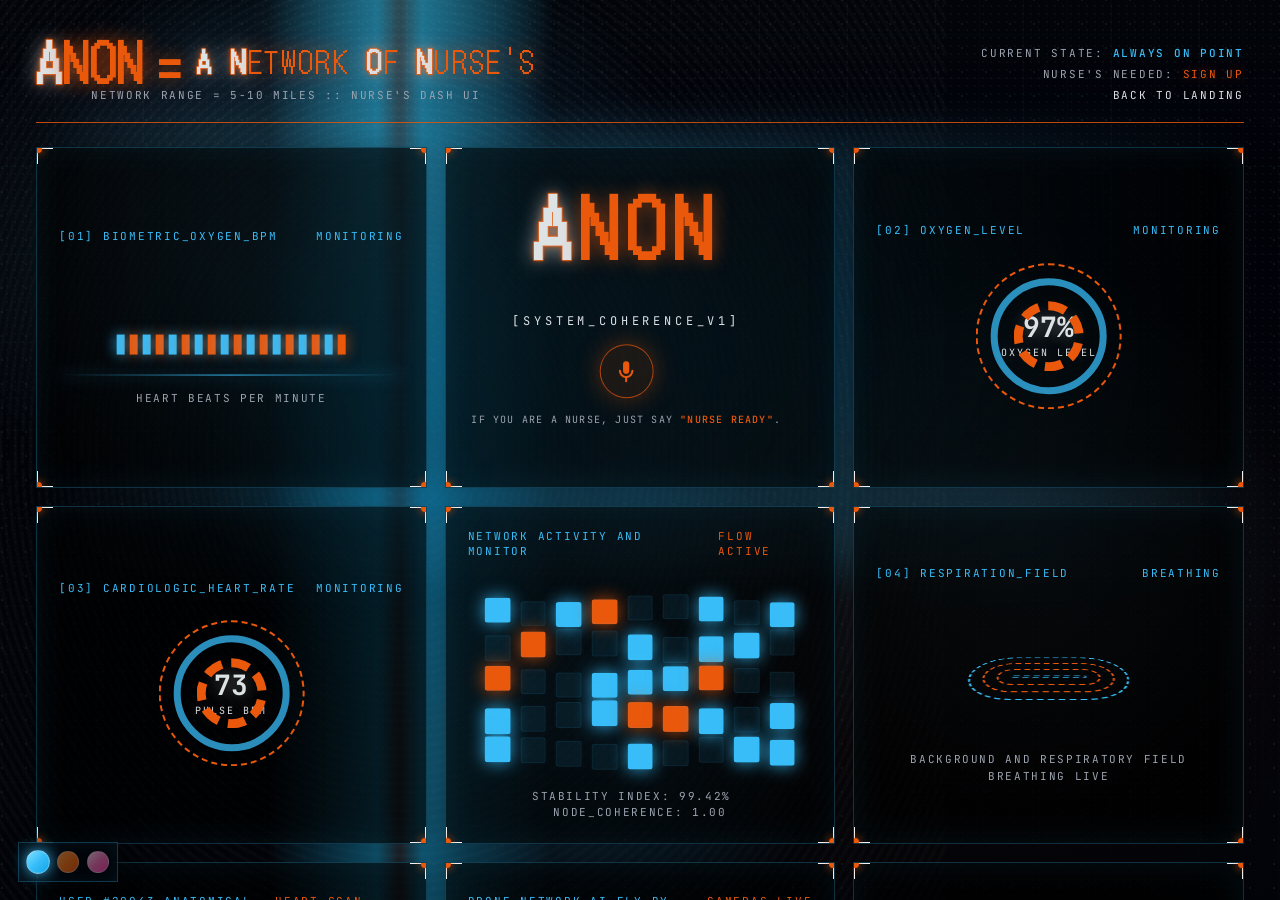
==== dashboard.html @ 7994b345 "Add files via upload" ====
<!doctype html>
<html lang="en">
<head>
  <meta charset="UTF-8">
  <meta name="viewport" content="width=device-width, initial-scale=1.0">
  <title>ANON - NURSE'S Dash UI</title>
  <link rel="preconnect" href="https://fonts.googleapis.com">
  <link rel="preconnect" href="https://fonts.gstatic.com" crossorigin>
  <link href="https://fonts.googleapis.com/css2?family=Inter:wght@300;400;500&family=DotGothic16&family=JetBrains+Mono:wght@300;400;500;700&display=swap" rel="stylesheet">
  <style>
    :root {
      --bg: #02040a;
      --panel: #050b14;
      --blue: #38bdf8;
      --pink: #dde2e5;
      --grey: #dde2e5;
      --orange: #ea580c;
      --electric: #7de2ff;
      --graffiti-scale: 1;
      --graffiti-x: 0px;
      --graffiti-y: 0px;
      --text: #f5f5f5;
      --muted: #9ca3af;
    }

    * { box-sizing: border-box; }

    body {
      margin: 0;
      min-height: 100vh;
      overflow: hidden;
      background: var(--bg);
      color: var(--text);
      font-family: Inter, system-ui, sans-serif;
    }

    .breathing-bg {
      position: fixed;
      inset: 0;
      overflow: hidden;
      background:
        radial-gradient(circle at 28% 28%, rgba(56, 189, 248, 0.2), transparent 30%),
        radial-gradient(circle at 78% 72%, rgba(234, 88, 12, 0.18), transparent 32%),
        linear-gradient(to bottom, rgba(2, 4, 10, 0.72), var(--bg));
      animation: breathe 5.5s ease-in-out infinite alternate;
    }

    .breathing-bg::before {
      content: "";
      position: absolute;
      inset: -6%;
      background-image:
        radial-gradient(rgba(245, 245, 245, 0.06) 0.8px, transparent 0.8px),
        linear-gradient(rgba(56, 189, 248, 0.045) 1px, transparent 1px),
        linear-gradient(90deg, rgba(56, 189, 248, 0.045) 1px, transparent 1px);
      background-size: 8px 8px, 44px 44px, 44px 44px;
      opacity: 0.65;
      animation: drift 12s linear infinite;
    }

    .breathing-bg::after {
      content: "";
      position: absolute;
      inset: 0;
      background: linear-gradient(to bottom, transparent, rgba(2, 4, 10, 0.8));
    }

    .anon-landing-graffiti {
      pointer-events: none !important;
      position: absolute;
      z-index: 0 !important;
      top: clamp(5.5rem, 17vh, 13rem) !important;
      left: 50% !important;
      width: min(118vw, 1180px) !important;
      height: clamp(180px, 30vw, 430px) !important;
      transform: translateX(calc(-50% + var(--graffiti-x))) translateY(var(--graffiti-y)) scale(var(--graffiti-scale)) !important;
      transform-origin: center center !important;
      background-image:
        linear-gradient(to bottom, rgba(2, 4, 10, 0.18), rgba(2, 4, 10, 0.52)),
        url("https://gist.githack.com/cannonjason2027-lab/0877ef0e9034752a8e6f294dccbd8424/raw/philly-splash-orange.jpg") !important;
      background-size: 112% auto !important;
      background-position: 56% 48% !important;
      opacity: 0.3 !important;
      mix-blend-mode: screen !important;
      filter: hue-rotate(-34deg) saturate(1.28) contrast(1.08) !important;
      -webkit-mask-image: linear-gradient(to bottom, transparent, #000 18%, #000 75%, transparent) !important;
      mask-image: linear-gradient(to bottom, transparent, #000 18%, #000 75%, transparent) !important;
    }

    .dash-aurora {
      --aura-1: rgba(56, 189, 248, 0.58);
      --aura-2: rgba(14, 165, 233, 0.34);
      --aura-3: rgba(125, 226, 255, 0.24);
      position: fixed;
      inset: -12%;
      z-index: 0;
      pointer-events: none;
      overflow: hidden;
      opacity: 0.78;
      mix-blend-mode: screen;
    }

    .dash-aurora::before {
      content: "";
      position: absolute;
      inset: -20% 8%;
      background:
        radial-gradient(ellipse at 50% 18%, var(--aura-3), transparent 20%),
        radial-gradient(ellipse at 50% 48%, var(--aura-2), transparent 26%),
        linear-gradient(90deg, transparent 0 38%, var(--aura-1) 48%, rgba(255,255,255,0.15) 50%, var(--aura-1) 52%, transparent 64%),
        repeating-radial-gradient(circle at 50% 50%, rgba(255,255,255,0.09) 0 1px, transparent 1px 9px);
      filter: blur(1px) saturate(1.25);
      transform: translateX(-18%) scaleX(0.82);
      animation: auroraSweep 8.5s ease-in-out infinite alternate;
    }

    .dash-aurora::after {
      content: "";
      position: absolute;
      inset: 0;
      background:
        radial-gradient(circle at 22% 32%, var(--aura-3), transparent 18%),
        radial-gradient(circle at 74% 58%, var(--aura-2), transparent 20%),
        radial-gradient(circle at 47% 72%, var(--aura-1), transparent 22%),
        radial-gradient(rgba(125, 226, 255, 0.16) 0.8px, transparent 0.8px);
      background-size: auto, auto, auto, 24px 24px;
      opacity: 0.62;
      animation: auraBreathe 5.8s ease-in-out infinite alternate;
    }

    .graffiti-backlight {
      position: absolute;
      z-index: 0;
      pointer-events: none;
      top: clamp(4.8rem, 15vh, 12rem);
      left: 50%;
      width: min(122vw, 1240px);
      height: clamp(210px, 34vw, 480px);
      transform: translateX(-50%);
      background:
        radial-gradient(ellipse at center, var(--aura-2), transparent 62%),
        linear-gradient(90deg, transparent, var(--aura-1), transparent);
      filter: blur(22px);
      opacity: 0.48;
      mix-blend-mode: screen;
      animation: graffitiGlow 7s ease-in-out infinite alternate;
    }

    body.aura-blue .dash-aurora,
    body.aura-blue .graffiti-backlight {
      --aura-1: rgba(56, 189, 248, 0.58);
      --aura-2: rgba(14, 165, 233, 0.34);
      --aura-3: rgba(125, 226, 255, 0.24);
    }

    body.aura-orange .dash-aurora,
    body.aura-orange .graffiti-backlight {
      --aura-1: rgba(234, 88, 12, 0.54);
      --aura-2: rgba(249, 115, 22, 0.34);
      --aura-3: rgba(251, 146, 60, 0.24);
    }

    body.aura-pink .dash-aurora,
    body.aura-pink .graffiti-backlight {
      --aura-1: rgba(255, 62, 165, 0.5);
      --aura-2: rgba(244, 114, 182, 0.32);
      --aura-3: rgba(251, 207, 232, 0.2);
    }

    .aura-switch {
      position: fixed;
      left: 18px;
      bottom: 18px;
      z-index: 20;
      display: flex;
      gap: 8px;
      padding: 8px;
      border: 1px solid rgba(56, 189, 248, 0.28);
      background: rgba(2, 4, 10, 0.76);
      box-shadow: 0 0 24px rgba(0,0,0,0.45), inset 0 0 18px rgba(56, 189, 248, 0.08);
      backdrop-filter: blur(10px);
    }

    .aura-switch button {
      width: 22px;
      height: 22px;
      border: 1px solid rgba(221, 226, 229, 0.34);
      border-radius: 999px;
      cursor: pointer;
      opacity: 0.48;
      transition: opacity 160ms ease, transform 160ms ease, box-shadow 160ms ease;
    }

    .aura-switch button[aria-pressed="true"] {
      opacity: 1;
      transform: scale(1.08);
      box-shadow: 0 0 14px currentColor;
    }

    .aura-blue-dot { color: #38bdf8; background: linear-gradient(135deg, #7de2ff, #38bdf8, #0ea5e9); }
    .aura-orange-dot { color: #ea580c; background: linear-gradient(135deg, #fb923c, #f97316, #ea580c); }
    .aura-pink-dot { color: #ff3ea5; background: linear-gradient(135deg, #fbcfe8, #f472b6, #ff3ea5); }

    @keyframes auroraSweep {
      from { transform: translateX(-24%) scaleX(0.78); opacity: 0.55; }
      to { transform: translateX(22%) scaleX(1.06); opacity: 0.9; }
    }

    @keyframes auraBreathe {
      from { transform: scale(0.98); opacity: 0.38; }
      to { transform: scale(1.06); opacity: 0.78; }
    }

    @keyframes graffitiGlow {
      from { opacity: 0.28; transform: translateX(-50%) scale(0.96); }
      to { opacity: 0.58; transform: translateX(-50%) scale(1.03); }
    }

    @keyframes breathe {
      from { filter: saturate(0.92) brightness(0.78); transform: scale(1); }
      to { filter: saturate(1.2) brightness(1); transform: scale(1.025); }
    }

    @keyframes drift {
      from { transform: translate3d(0, 0, 0); }
      to { transform: translate3d(-44px, -44px, 0); }
    }

    .dash-shell {
      position: relative;
      z-index: 1;
      height: 100vh;
      overflow: auto;
      padding: clamp(18px, 3vw, 36px);
    }

    .dash-header {
      position: relative;
      z-index: 1;
      display: flex;
      align-items: end;
      justify-content: space-between;
      gap: 20px;
      border-bottom: 1px solid rgba(234, 88, 12, 0.82);
      padding-bottom: 18px;
      margin: 0 auto 24px;
      max-width: 1280px;
    }

    .brand {
      margin: 0;
      color: var(--orange);
      display: flex;
      align-items: center;
      gap: 12px;
      font-family: DotGothic16, monospace;
      font-size: clamp(26px, 4vw, 58px);
      font-weight: 400;
      letter-spacing: 0.04em;
      line-height: 1;
      text-transform: uppercase;
      text-shadow: 0 0 20px rgba(234, 88, 12, 0.72);
    }

    .brand-a,
    .brand-acro {
      color: var(--pink);
      font-weight: 700;
      -webkit-text-stroke: 1.35px var(--orange);
      paint-order: stroke fill;
      text-shadow: 0 0 3px var(--orange), 0 0 7px rgba(234, 88, 12, 0.7), 0 0 20px rgba(221, 226, 229, 0.76);
    }

    .brand-non {
      color: var(--orange);
      font-weight: 700;
    }

    .brand-equals {
      color: var(--orange);
      font-weight: 700;
      text-shadow: 0 0 18px rgba(234, 88, 12, 0.58);
    }

    .brand-rest {
      color: var(--orange);
      font-size: 0.56em;
      letter-spacing: 0.08em;
    }

    .meta {
      color: var(--muted);
      display: grid;
      gap: 6px;
      font: 11px/1.4 "JetBrains Mono", monospace;
      letter-spacing: 0.16em;
      text-align: right;
      text-transform: uppercase;
    }

    .meta strong { color: var(--blue); font-weight: 500; }

    .signup-link {
      color: var(--orange);
      text-decoration: none;
      text-shadow: 0 0 12px rgba(234, 88, 12, 0.5);
    }

    .back-link {
      color: var(--pink);
      text-decoration: none;
    }

    .dash-grid {
      position: relative;
      z-index: 1;
      display: grid;
      gap: 18px;
      grid-template-columns: repeat(3, minmax(220px, 1fr));
      max-width: 1280px;
      margin: 0 auto;
    }

    .panel {
      position: relative;
      min-height: 255px;
      border: 1px solid rgba(56, 189, 248, 0.26);
      background: rgba(0, 0, 0, 0.72);
      box-shadow: inset 0 0 32px rgba(56, 189, 248, 0.08), 0 0 28px rgba(0, 0, 0, 0.35);
      overflow: hidden;
      padding: 22px;
    }

    .dash-grid.layout-custom {
      display: block;
      position: relative;
      max-width: 1280px;
      min-height: 720px;
    }

    .dash-grid.layout-custom .panel {
      position: absolute;
      min-height: 180px;
      touch-action: none;
      transition: left 420ms cubic-bezier(0.16, 1, 0.3, 1), top 420ms cubic-bezier(0.16, 1, 0.3, 1), width 420ms cubic-bezier(0.16, 1, 0.3, 1), height 420ms cubic-bezier(0.16, 1, 0.3, 1), box-shadow 180ms ease, border-color 180ms ease;
    }

    body.layout-editing {
      cursor: move;
      user-select: none;
    }

    body.layout-resizing {
      cursor: nwse-resize;
    }

    body.layout-editing .panel {
      border-color: rgba(251, 146, 60, 0.78);
      box-shadow: inset 0 0 34px rgba(234, 88, 12, 0.16), 0 0 38px rgba(234, 88, 12, 0.3);
    }

    body.layout-editing .panel-title {
      cursor: move;
    }

    body.layout-resizing .panel,
    body.layout-resizing .panel-title {
      cursor: nwse-resize;
    }

    .layout-resize-handle {
      position: absolute;
      right: 7px;
      bottom: 7px;
      width: 18px;
      height: 18px;
      z-index: 6;
      opacity: 0;
      pointer-events: none;
      cursor: nwse-resize;
    }

    .layout-resize-handle::before,
    .layout-resize-handle::after {
      content: "";
      position: absolute;
      right: 0;
      bottom: 0;
      border-right: 1px solid var(--pink);
      border-bottom: 1px solid var(--pink);
    }

    .layout-resize-handle::before {
      width: 18px;
      height: 18px;
    }

    .layout-resize-handle::after {
      width: 10px;
      height: 10px;
    }

    body.layout-editing .layout-resize-handle {
      opacity: 1;
      pointer-events: auto;
    }

    .layout-edit-badge {
      position: fixed;
      right: 18px;
      bottom: 18px;
      z-index: 30;
      border: 1px solid rgba(234, 88, 12, 0.72);
      background: rgba(2, 4, 10, 0.88);
      color: var(--pink);
      font: 700 10px/1 "JetBrains Mono", monospace;
      letter-spacing: 0.14em;
      padding: 10px 12px;
      text-transform: uppercase;
      box-shadow: 0 0 24px rgba(234, 88, 12, 0.26);
      opacity: 0;
      transform: translateY(8px);
      transition: 160ms ease;
      pointer-events: none;
    }

    body.layout-editing .layout-edit-badge {
      opacity: 1;
      transform: translateY(0);
    }

    body.dev-mode .layout-edit-badge,
    body.graffiti-editing .layout-edit-badge {
      opacity: 1;
      transform: translateY(0);
    }

    body.layout-fit-flash .layout-edit-badge {
      opacity: 1;
      transform: translateY(0);
    }

    body.layout-snap-flash .layout-edit-badge {
      opacity: 1;
      transform: translateY(0);
    }

    body.layout-magnetizing .panel {
      border-color: rgba(125, 226, 255, 0.72);
      box-shadow: inset 0 0 36px rgba(125, 226, 255, 0.14), 0 0 30px rgba(125, 226, 255, 0.28);
    }

    body.layout-magnetizing .corner {
      border-color: var(--electric);
      filter: drop-shadow(0 0 8px rgba(125, 226, 255, 0.92));
    }

    .bu-guide {
      position: fixed;
      z-index: 40;
      width: min(260px, calc(100vw - 36px));
      border: 1px solid rgba(125, 226, 255, 0.78);
      background: rgba(2, 4, 10, 0.92);
      color: var(--text);
      padding: 12px 14px;
      box-shadow: 0 0 26px rgba(125, 226, 255, 0.34), inset 0 0 18px rgba(56, 189, 248, 0.08);
      opacity: 0;
      transform: scale(0.94);
      transition: 180ms ease;
      pointer-events: none;
    }

    .bu-guide.active {
      opacity: 1;
      transform: scale(1);
    }

    .bu-guide.tl { left: 18px; top: 18px; }
    .bu-guide.tr { right: 18px; top: 18px; }
    .bu-guide.br { right: 18px; bottom: 18px; }
    .bu-guide.bl { left: 18px; bottom: 18px; }

    .bu-guide b {
      display: block;
      color: #7de2ff;
      font: 700 12px/1 "JetBrains Mono", monospace;
      letter-spacing: 0.18em;
      margin-bottom: 8px;
      text-transform: uppercase;
      text-shadow: 0 0 12px rgba(125, 226, 255, 0.72);
    }

    .bu-guide span {
      display: block;
      color: var(--muted);
      font: 11px/1.45 "JetBrains Mono", monospace;
      letter-spacing: 0.08em;
      text-transform: uppercase;
    }

    .layout-panel-content {
      position: absolute;
      z-index: 1;
      transition: transform 180ms ease;
      left: 50%;
      top: 50%;
      transform: translate(-50%, -50%) scale(var(--fit-scale, 1));
      transform-origin: center center;
      width: 100%;
    }

    .square-panel .layout-panel-content {
      display: flex;
      flex: 1;
      flex-direction: column;
      min-height: 0;
    }

    .panel::before {
      content: "";
      position: absolute;
      inset: 0;
      background-image: radial-gradient(rgba(245, 245, 245, 0.08) 0.7px, transparent 0.7px);
      background-size: 7px 7px;
      opacity: 0.24;
      pointer-events: none;
    }

    .panel > * { position: relative; z-index: 1; }

    .corner {
      position: absolute;
      width: 16px;
      height: 16px;
      border-color: var(--orange);
      z-index: 2;
    }

    .corner::after {
      content: "";
      position: absolute;
      width: 8px;
      height: 8px;
      border-radius: 999px;
      background: var(--orange);
      box-shadow: 0 0 10px rgba(234, 88, 12, 0.9);
    }

    .tl::after { left: -4px; top: -4px; }
    .tr::after { right: -4px; top: -4px; }
    .bl::after { left: -4px; bottom: -4px; }
    .br::after { right: -4px; bottom: -4px; }

    .electric-arc {
      position: absolute;
      left: 50%;
      top: 50%;
      width: 54%;
      height: 2px;
      z-index: 4;
      pointer-events: none;
      background: repeating-linear-gradient(90deg, #7de2ff 0 8px, transparent 8px 13px, #b9f5ff 13px 17px);
      box-shadow: 0 0 12px rgba(125, 226, 255, 0.95), 0 0 26px rgba(56, 189, 248, 0.72);
      opacity: 0;
      transform-origin: left center;
    }

    .electric-arc.a1 { transform: rotate(0deg) translateX(8px); }
    .electric-arc.a2 { transform: rotate(90deg) translateX(8px); }
    .electric-arc.a3 { transform: rotate(180deg) translateX(8px); }
    .electric-arc.a4 { transform: rotate(270deg) translateX(8px); }

    body.layout-magnetizing .electric-arc {
      animation: electricPull 420ms steps(2, end) 3;
    }

    @keyframes electricPull {
      0% { opacity: 0; filter: brightness(1); }
      18% { opacity: 1; clip-path: polygon(0 40%, 12% 0, 24% 70%, 38% 20%, 52% 82%, 66% 18%, 82% 65%, 100% 45%, 100% 70%, 0 70%); }
      62% { opacity: 0.72; filter: brightness(1.8); }
      100% { opacity: 0; }
    }

    .tl { left: 0; top: 0; border-left: 1px solid; border-top: 1px solid; }
    .tr { right: 0; top: 0; border-right: 1px solid; border-top: 1px solid; }
    .bl { left: 0; bottom: 0; border-left: 1px solid; border-bottom: 1px solid; }
    .br { right: 0; bottom: 0; border-right: 1px solid; border-bottom: 1px solid; }

    .panel-title {
      display: flex;
      justify-content: space-between;
      gap: 12px;
      color: var(--blue);
      font: 11px/1.4 "JetBrains Mono", monospace;
      letter-spacing: 0.16em;
      margin-bottom: 22px;
      text-transform: uppercase;
    }

    .panel-title .hot { color: var(--pink); }

    .equalizer {
      height: 76px;
      display: flex;
      align-items: end;
      justify-content: center;
      gap: 5px;
      margin-top: 34px;
    }

    .eq-bar {
      width: 8px;
      height: 20px;
      background: var(--blue);
      box-shadow: 0 0 14px rgba(56, 189, 248, 0.9);
      animation: eq 900ms ease-in-out infinite alternate;
    }

    .eq-bar:nth-child(2n) { animation-delay: 120ms; background: var(--pink); box-shadow: 0 0 14px rgba(234, 88, 12, 0.75); }
    .eq-bar:nth-child(3n) { animation-delay: 240ms; }

    @keyframes eq {
      from { height: 16px; opacity: 0.55; }
      to { height: 70px; opacity: 1; }
    }

    .scanline {
      height: 1px;
      background: linear-gradient(to right, transparent, var(--blue), transparent);
      margin: 20px 0 14px;
      box-shadow: 0 0 16px rgba(56, 189, 248, 0.8);
    }

    .caption {
      color: var(--muted);
      font: 11px/1.5 "JetBrains Mono", monospace;
      letter-spacing: 0.15em;
      text-align: center;
      text-transform: uppercase;
    }

    .ring-wrap {
      display: grid;
      place-items: center;
      min-height: 150px;
    }

    .rings {
      position: relative;
      width: 146px;
      height: 146px;
      display: grid;
      place-items: center;
    }

    .ring {
      position: absolute;
      border-radius: 999px;
      border: 2px dashed var(--blue);
      animation: spin 16s linear infinite;
    }

    .ring:nth-child(1) { inset: 0; border-color: var(--orange); }
    .ring:nth-child(2) { inset: 15px; border-width: 7px; border-style: solid; border-color: rgba(56, 189, 248, 0.75); animation-duration: 11s; animation-direction: reverse; }
    .ring:nth-child(3) { inset: 38px; border-width: 9px; border-color: var(--orange); animation-duration: 8s; }

    .ring-value {
      color: var(--blue);
      font: 700 28px/1 "JetBrains Mono", monospace;
      text-align: center;
      text-shadow: 0 0 15px rgba(56, 189, 248, 0.7);
    }

    .ring-value span {
      display: block;
      color: var(--muted);
      font-size: 10px;
      font-weight: 400;
      letter-spacing: 0.2em;
      margin-top: 7px;
      text-transform: uppercase;
    }

    @keyframes spin {
      to { transform: rotate(360deg); }
    }

    .center-brand {
      display: grid;
      place-items: center;
      min-height: 255px;
      text-align: center;
    }

    .center-brand strong {
      color: var(--blue);
      font-family: DotGothic16, monospace;
      font-size: clamp(42px, 6vw, 86px);
      letter-spacing: 0.12em;
      text-shadow: 0 0 28px rgba(56, 189, 248, 0.8);
    }

    .center-brand strong span {
      display: inline;
      font: inherit;
      letter-spacing: inherit;
      margin-top: 0;
    }

    .center-brand .center-brand-a {
      color: var(--grey);
      -webkit-text-stroke: 1.35px var(--orange);
      paint-order: stroke fill;
      text-shadow: 0 0 3px var(--orange), 0 0 7px rgba(234, 88, 12, 0.7), 0 0 20px rgba(221, 226, 229, 0.76);
    }

    .center-brand .center-brand-non {
      color: var(--orange);
      text-shadow: 0 0 18px rgba(234, 88, 12, 0.58);
    }

    .center-brand span {
      color: var(--pink);
      display: block;
      font: 12px/1.5 "JetBrains Mono", monospace;
      letter-spacing: 0.32em;
      margin-top: 18px;
      text-transform: uppercase;
    }

    .voice-launch {
      display: grid;
      gap: 14px;
      justify-items: center;
      max-width: 92%;
    }

    .voice-button {
      width: 54px;
      height: 54px;
      border: 1px solid rgba(234, 88, 12, 0.72);
      border-radius: 999px;
      background: rgba(234, 88, 12, 0.1);
      color: var(--pink);
      cursor: pointer;
      display: grid;
      place-items: center;
      box-shadow: 0 0 24px rgba(234, 88, 12, 0.35);
      padding: 0;
    }

    .voice-button svg {
      width: 25px;
      height: 25px;
      fill: currentColor;
    }

    .voice-copy {
      color: var(--muted);
      font: 10px/1.65 "JetBrains Mono", monospace;
      letter-spacing: 0.12em;
      text-transform: uppercase;
    }

    .voice-copy b {
      color: var(--pink);
      font-weight: 500;
    }

    .route-view {
      display: none;
      gap: 14px;
      width: 100%;
      height: 100%;
      align-content: stretch;
    }

    .center-brand.route-active {
      place-items: stretch;
      text-align: left;
    }

    .center-brand.route-active .voice-launch {
      display: none;
    }

    .center-brand.route-active .route-view {
      display: grid;
      grid-template-rows: auto 1fr auto;
    }

    .route-title {
      display: flex;
      justify-content: space-between;
      color: var(--blue);
      font: 10px/1.4 "JetBrains Mono", monospace;
      letter-spacing: 0.15em;
      text-transform: uppercase;
    }

    .mini-map {
      position: relative;
      min-height: 132px;
      border: 1px solid rgba(56, 189, 248, 0.28);
      background-image:
        linear-gradient(rgba(56, 189, 248, 0.08) 1px, transparent 1px),
        linear-gradient(90deg, rgba(56, 189, 248, 0.08) 1px, transparent 1px);
      background-size: 18px 18px;
      overflow: hidden;
    }

    .route-path {
      position: absolute;
      left: 14%;
      top: 18%;
      width: 72%;
      height: 56%;
      border-left: 3px solid var(--pink);
      border-bottom: 3px solid var(--pink);
      border-radius: 0 0 0 28px;
      box-shadow: 0 0 16px rgba(234, 88, 12, 0.7);
    }

    .route-dot {
      position: absolute;
      width: 13px;
      height: 13px;
      border-radius: 999px;
      background: var(--blue);
      box-shadow: 0 0 16px rgba(56, 189, 248, 0.9);
    }

    .route-dot.start { left: 11%; top: 14%; }
    .route-dot.end { right: 10%; bottom: 20%; background: var(--pink); box-shadow: 0 0 16px rgba(234, 88, 12, 0.9); }

    .route-steps {
      display: grid;
      gap: 6px;
      color: var(--muted);
      font: 10px/1.45 "JetBrains Mono", monospace;
      letter-spacing: 0.08em;
      text-transform: uppercase;
    }

    .route-steps b {
      color: var(--blue);
      font-weight: 500;
    }

    .funnel {
      height: 148px;
      display: grid;
      place-items: center;
      perspective: 420px;
    }

    .funnel-stack {
      position: relative;
      width: 160px;
      height: 90px;
      transform: rotateX(62deg);
    }

    .funnel-ring {
      position: absolute;
      inset: 0;
      border: 2px dashed var(--blue);
      border-radius: 999px;
      animation: pulseRing 1.8s ease-in-out infinite alternate;
    }

    .funnel-ring:nth-child(2) { inset: 14px; border-color: var(--orange); animation-delay: 160ms; }
    .funnel-ring:nth-child(3) { inset: 28px; border-color: var(--orange); animation-delay: 320ms; }
    .funnel-ring:nth-child(4) { inset: 42px; border-color: rgba(56, 189, 248, 0.7); animation-delay: 480ms; }

    @keyframes pulseRing {
      from { opacity: 0.45; transform: scale(0.92); }
      to { opacity: 1; transform: scale(1.06); }
    }

    .activity-grid {
      display: grid;
      grid-template-columns: repeat(9, 1fr);
      gap: 10px;
      width: min(100%, 310px);
      margin: 38px auto 0;
    }

    .cell {
      aspect-ratio: 1;
      border-radius: 3px;
      background: rgba(56, 189, 248, 0.08);
      border: 1px solid rgba(56, 189, 248, 0.08);
      transition: 220ms ease;
    }

    .cell.on {
      background: var(--blue);
      box-shadow: 0 0 17px rgba(56, 189, 248, 0.85);
    }

    .cell.hot {
      background: var(--pink);
      box-shadow: 0 0 17px rgba(234, 88, 12, 0.75);
    }

    .body-grid {
      display: grid;
      grid-template-columns: 1fr 1fr;
      gap: 16px;
      align-items: center;
    }

    .scan-frame {
      min-height: 190px;
      border: 1px solid rgba(56, 189, 248, 0.28);
      position: relative;
      overflow: hidden;
      background-image:
        linear-gradient(rgba(56, 189, 248, 0.05) 1px, transparent 1px),
        linear-gradient(90deg, rgba(56, 189, 248, 0.05) 1px, transparent 1px);
      background-size: 10px 10px;
    }

    .live-scan-image {
      width: 100%;
      height: 100%;
      min-height: inherit;
      object-fit: cover;
      display: block;
      filter: saturate(1.18) contrast(1.07) brightness(0.92);
      animation: bodyInhale 4.2s ease-in-out infinite alternate;
    }

    .circulation-overlay,
    .respiration-overlay {
      position: absolute;
      inset: 0;
      pointer-events: none;
    }

    .circulation-overlay::before,
    .circulation-overlay::after {
      content: "";
      position: absolute;
      inset: 0;
      background:
        radial-gradient(circle at 51% 47%, rgba(234, 88, 12, 0.62), transparent 8%),
        linear-gradient(106deg, transparent 0 24%, rgba(56, 189, 248, 0.0) 25%, rgba(56, 189, 248, 0.75) 27%, transparent 30% 100%),
        linear-gradient(74deg, transparent 0 20%, rgba(234, 88, 12, 0.0) 25%, rgba(234, 88, 12, 0.72) 28%, transparent 31% 100%);
      mix-blend-mode: screen;
      opacity: 0.38;
      animation: circulationPulse 1.35s ease-in-out infinite;
    }

    .circulation-overlay::after {
      animation-delay: 680ms;
      transform: scaleX(-1);
    }

    .respiration-overlay {
      border: 1px solid rgba(56, 189, 248, 0.18);
    }

    .respiration-overlay::before,
    .respiration-overlay::after {
      content: "";
      position: absolute;
      left: 26%;
      top: 18%;
      width: 48%;
      height: 42%;
      border: 1px solid rgba(56, 189, 248, 0.5);
      border-radius: 50%;
      box-shadow: 0 0 22px rgba(56, 189, 248, 0.25);
      animation: lungBreath 4.2s ease-in-out infinite alternate;
    }

    .respiration-overlay::after {
      left: 36%;
      width: 28%;
      border-color: rgba(234, 88, 12, 0.44);
      animation-delay: 180ms;
    }

    @keyframes bodyInhale {
      from { transform: scale(1); filter: saturate(1.05) contrast(1.04) brightness(0.86); }
      to { transform: scale(1.024); filter: saturate(1.28) contrast(1.12) brightness(1); }
    }

    @keyframes circulationPulse {
      0%, 100% { opacity: 0.18; filter: blur(1px); }
      45% { opacity: 0.56; filter: blur(0); }
    }

    @keyframes lungBreath {
      from { transform: scale(0.88); opacity: 0.22; }
      to { transform: scale(1.08); opacity: 0.58; }
    }

    .vitals {
      display: grid;
      gap: 12px;
    }

    .vital {
      border-left: 1px solid rgba(56, 189, 248, 0.5);
      padding-left: 12px;
    }

    .vital span {
      display: block;
      color: var(--muted);
      font: 10px/1.2 "JetBrains Mono", monospace;
      letter-spacing: 0.16em;
      text-transform: uppercase;
    }

    .vital strong {
      color: var(--blue);
      display: block;
      font: 700 22px/1.1 "JetBrains Mono", monospace;
      margin-top: 4px;
    }

    .response-log {
      min-height: 145px;
      border: 1px solid rgba(234, 88, 12, 0.22);
      color: var(--muted);
      font: 12px/1.55 "JetBrains Mono", monospace;
      padding: 14px;
    }

    .response-log b { color: var(--pink); }

    .square-panel {
      min-height: 360px;
      display: flex;
      flex-direction: column;
    }

    .square-panel .panel-title {
      margin-bottom: 16px;
    }

    .anatomical-panel .body-grid {
      grid-template-columns: 1fr;
      gap: 13px;
      flex: 1;
    }

    .anatomical-panel .scan-frame {
      min-height: 205px;
    }

    .anatomical-panel .vitals {
      grid-template-columns: repeat(2, minmax(0, 1fr));
      gap: 10px 12px;
    }

    .anatomical-panel .vital strong {
      font-size: 17px;
    }

    .drone-network {
      display: grid;
      grid-template-rows: minmax(0, 1fr) auto;
      gap: 12px;
      flex: 1;
    }

    .flyby-map {
      min-height: 0;
      position: relative;
      overflow: hidden;
      border: 1px solid rgba(56, 189, 248, 0.26);
      border-radius: 2px;
      background:
        radial-gradient(circle at 18% 24%, rgba(234, 88, 12, 0.2), transparent 18%),
        radial-gradient(circle at 72% 68%, rgba(56, 189, 248, 0.18), transparent 22%),
        linear-gradient(rgba(56, 189, 248, 0.05) 1px, transparent 1px),
        linear-gradient(90deg, rgba(56, 189, 248, 0.05) 1px, transparent 1px),
        rgba(5, 11, 20, 0.72);
      background-size: auto, auto, 18px 18px, 18px 18px, auto;
    }

    .flyby-map::after {
      content: "LIVE AI CAMERA MESH";
      position: absolute;
      left: 12px;
      top: 12px;
      color: rgba(245, 245, 245, 0.78);
      font: 700 9px/1 "JetBrains Mono", monospace;
      letter-spacing: 0.14em;
      z-index: 2;
    }

    .flyby-map::before {
      content: "";
      position: absolute;
      inset: -24%;
      background: conic-gradient(from 20deg, transparent 0 18%, rgba(56, 189, 248, 0.24) 22%, transparent 30% 100%);
      animation: radarSweep 4.8s linear infinite;
      opacity: 0.72;
    }

    .route-line {
      position: absolute;
      left: 9%;
      right: 8%;
      top: 48%;
      height: 2px;
      background: linear-gradient(90deg, var(--pink), var(--blue), var(--pink));
      box-shadow: 0 0 18px rgba(56, 189, 248, 0.8);
      transform: rotate(-10deg);
    }

    .route-line::after {
      content: "";
      position: absolute;
      left: 0;
      top: -4px;
      width: 42px;
      height: 10px;
      background: rgba(255, 255, 255, 0.88);
      box-shadow: 0 0 20px rgba(234, 88, 12, 0.92);
      animation: flyBy 3.4s ease-in-out infinite;
    }

    .drone-node {
      position: absolute;
      width: 42px;
      height: 42px;
      border: 1px solid rgba(56, 189, 248, 0.72);
      border-radius: 999px;
      color: var(--blue);
      font: 700 10px/42px "JetBrains Mono", monospace;
      text-align: center;
      box-shadow: 0 0 18px rgba(56, 189, 248, 0.32);
      animation: droneHover 2.8s ease-in-out infinite alternate;
      z-index: 1;
    }

    .drone-node.hot {
      border-color: rgba(234, 88, 12, 0.76);
      color: var(--pink);
      box-shadow: 0 0 22px rgba(234, 88, 12, 0.46);
      animation-delay: 360ms;
    }

    .drone-node.n1 { left: 12%; top: 20%; }
    .drone-node.n2 { right: 18%; top: 16%; }
    .drone-node.n3 { left: 42%; bottom: 15%; }

    .flyby-status {
      position: absolute;
      left: 12px;
      right: 12px;
      bottom: 10px;
      display: grid;
      grid-template-columns: 1fr;
      gap: 6px;
      z-index: 2;
    }

    .flyby-stat {
      border-left: 1px solid rgba(56, 189, 248, 0.52);
      background: rgba(2, 4, 10, 0.54);
      display: flex;
      align-items: center;
      justify-content: space-between;
      gap: 8px;
      padding: 6px 8px;
      min-width: 0;
    }

    .flyby-stat span {
      display: block;
      color: var(--muted);
      font: 9px/1.1 "JetBrains Mono", monospace;
      letter-spacing: 0.12em;
      text-transform: uppercase;
    }

    .flyby-stat strong {
      display: block;
      color: var(--blue);
      font: 700 11px/1.15 "JetBrains Mono", monospace;
      text-align: right;
      overflow-wrap: anywhere;
    }

    .camera-stack {
      display: grid;
      grid-template-columns: repeat(3, minmax(0, 1fr));
      gap: 8px;
    }

    .camera-feed {
      min-height: 70px;
      position: relative;
      overflow: hidden;
      border: 1px solid rgba(234, 88, 12, 0.22);
      border-radius: 2px;
      background:
        linear-gradient(110deg, transparent 0 36%, rgba(56, 189, 248, 0.16) 38% 42%, transparent 44% 100%),
        linear-gradient(rgba(255, 255, 255, 0.05) 50%, rgba(2, 4, 10, 0.22) 50%),
        radial-gradient(circle at 66% 44%, rgba(234, 88, 12, 0.28), transparent 22%),
        rgba(5, 11, 20, 0.86);
      background-size: auto, 100% 8px, auto, auto;
    }

    .camera-feed::before {
      content: "";
      position: absolute;
      inset: 0;
      background: linear-gradient(90deg, transparent, rgba(56, 189, 248, 0.18), transparent);
      animation: cameraScan 2.3s ease-in-out infinite;
    }

    .camera-feed b,
    .camera-feed span {
      position: relative;
      z-index: 1;
      display: block;
      padding-left: 12px;
      padding-right: 12px;
      font-family: "JetBrains Mono", monospace;
    }

    .camera-feed b {
      padding-top: 10px;
      color: var(--pink);
      font-size: 9px;
      letter-spacing: 0.1em;
    }

    .camera-feed span {
      margin-top: 6px;
      color: var(--muted);
      font-size: 9px;
      line-height: 1.25;
      letter-spacing: 0.04em;
      text-transform: uppercase;
    }

    @keyframes radarSweep {
      to { transform: rotate(360deg); }
    }

    @keyframes flyBy {
      0% { transform: translateX(0) scaleX(0.6); opacity: 0.25; }
      16% { opacity: 1; }
      84% { opacity: 1; }
      100% { transform: translateX(520px) scaleX(1.35); opacity: 0; }
    }

    @keyframes droneHover {
      from { transform: translate3d(0, -4px, 0); }
      to { transform: translate3d(8px, 5px, 0); }
    }

    @keyframes cameraScan {
      0% { transform: translateX(-100%); opacity: 0; }
      35%, 70% { opacity: 1; }
      100% { transform: translateX(100%); opacity: 0; }
    }

    .query-row {
      display: grid;
      grid-template-columns: 1fr auto;
      gap: 10px;
      margin-top: 14px;
    }

    .query-row input,
    .query-row button {
      border: 1px solid rgba(56, 189, 248, 0.35);
      background: rgba(5, 11, 20, 0.78);
      color: var(--text);
      font: 11px/1 "JetBrains Mono", monospace;
      letter-spacing: 0.1em;
      min-height: 38px;
      padding: 0 12px;
      text-transform: uppercase;
    }

    .query-row button {
      color: var(--pink);
      cursor: pointer;
    }

    .layout-magnetizing .panel-corner,
    .layout-magnetizing .corner-node,
    .layout-magnetizing .anchor-corner {
      border-color: var(--electric);
      filter: drop-shadow(0 0 10px rgba(125, 226, 255, 0.95));
    }

    .layout-magnetizing .electric-arc {
      background: repeating-linear-gradient(90deg, var(--electric) 0 8px, transparent 8px 13px, #d8fbff 13px 17px);
      box-shadow: 0 0 12px rgba(125, 226, 255, 0.95), 0 0 28px rgba(125, 226, 255, 0.72);
    }

    .panel .panel-title .hot,
    .panel .eq-bar:nth-child(2n),
    .panel .cell.hot,
    .panel .response-log b,
    .panel .voice-button,
    .panel .voice-copy b,
    .panel .center-brand span,
    .panel .route-dot.end,
    .panel .drone-node.hot,
    .panel .camera-feed b,
    .panel .query-row button {
      color: var(--orange);
    }

    .panel .eq-bar:nth-child(2n),
    .panel .cell.hot,
    .panel .route-dot.end {
      background: var(--orange);
    }

    .panel .route-path {
      border-left-color: var(--orange);
      border-bottom-color: var(--orange);
    }

    .panel .flyby-path {
      background: linear-gradient(90deg, var(--orange), var(--blue), var(--orange));
    }

    .panel .ring-value,
    .panel .ring-value span,
    .panel .flyby-stat strong,
    .panel .drone-node,
    .panel .camera-feed b {
      color: var(--grey);
      text-shadow: 0 0 16px rgba(221, 226, 229, 0.45);
    }

    @media (max-width: 900px) {
      body { overflow: auto; }
      .dash-grid { grid-template-columns: 1fr; }
      .dash-header { align-items: start; flex-direction: column; }
      .meta { text-align: left; }
      .body-grid { grid-template-columns: 1fr; }
      .drone-network { grid-template-columns: 1fr; }
      .flyby-status { grid-template-columns: 1fr; }
    }
  </style>
</head>
<body class="aura-blue">
  <div class="breathing-bg"></div>
  <div class="dash-aurora" aria-hidden="true"></div>
  <main class="dash-shell">
    <div class="graffiti-backlight" aria-hidden="true"></div>
    <div class="anon-landing-graffiti" aria-hidden="true"></div>
    <header class="dash-header">
      <div>
        <h1 class="brand"><span><span class="brand-a">A</span><span class="brand-non">NON</span></span><span class="brand-equals">=</span><span class="brand-rest"><span class="brand-acro">A</span> <span class="brand-acro">N</span>etwork <span class="brand-acro">O</span>f <span class="brand-acro">N</span>urse's</span></h1>
        <div class="caption">NETWORK RANGE = 5-10 MILES :: NURSE'S DASH UI</div>
      </div>
      <div class="meta">
        <span>CURRENT STATE: <strong>ALWAYS ON POINT</strong></span>
        <span>NURSE'S NEEDED: <a class="signup-link" href="https://gist.githack.com/cannonjason2027-lab/0877ef0e9034752a8e6f294dccbd8424/raw/anon-network-complete.html#signup">SIGN UP</a></span>
        <a class="back-link" href="./index.html">Back to Landing</a>
      </div>
    </header>

    <section class="dash-grid">
      <article class="panel">
        <i class="corner tl"></i><i class="corner tr"></i><i class="corner bl"></i><i class="corner br"></i>
        <div class="panel-title"><span>[01] BIOMETRIC_OXYGEN_BPM</span><span>MONITORING</span></div>
        <div class="equalizer" id="equalizer"></div>
        <div class="scanline"></div>
        <div class="caption">Heart Beats Per Minute</div>
      </article>

      <article class="panel center-brand" id="coherencePanel">
        <i class="corner tl"></i><i class="corner tr"></i><i class="corner bl"></i><i class="corner br"></i>
        <div class="voice-launch">
          <strong><span class="center-brand-a">A</span><span class="center-brand-non">NON</span></strong>
          <span>[SYSTEM_COHERENCE_V1]</span>
          <button class="voice-button" id="nerseVoiceBtn" type="button" aria-label="Activate NURSE voice interaction">
            <svg viewBox="0 0 24 24" aria-hidden="true"><path d="M12 14a3 3 0 0 0 3-3V5a3 3 0 0 0-6 0v6a3 3 0 0 0 3 3Zm5-3a1 1 0 1 1 2 0 7 7 0 0 1-6 6.92V21a1 1 0 1 1-2 0v-3.08A7 7 0 0 1 5 11a1 1 0 1 1 2 0 5 5 0 0 0 10 0Z"/></svg>
          </button>
          <div class="voice-copy">If you are a NURSE, just say <b>"Nurse Ready"</b>.</div>
        </div>
        <div class="route-view" id="routeView">
          <div class="route-title"><span>NURSE ROUTE ACTIVE</span><span id="routeEta">ETA 04:12</span></div>
          <div class="mini-map" aria-label="Interactive route map placeholder">
            <div class="route-path"></div>
            <span class="route-dot start"></span>
            <span class="route-dot end"></span>
          </div>
          <div class="route-steps">
            <div><b>1.</b> Head north toward the marked blue corridor.</div>
            <div><b>2.</b> Turn right at the orange pulse marker.</div>
            <div><b>3.</b> Confirm breathing, administer Narcan, stay until handoff.</div>
          </div>
        </div>
      </article>

      <article class="panel">
        <i class="corner tl"></i><i class="corner tr"></i><i class="corner bl"></i><i class="corner br"></i>
        <div class="panel-title"><span>[02] OXYGEN_LEVEL</span><span>MONITORING</span></div>
        <div class="ring-wrap">
          <div class="rings">
            <div class="ring"></div>
            <div class="ring"></div>
            <div class="ring"></div>
            <div class="ring-value">97%<span>oxygen level</span></div>
          </div>
        </div>
      </article>

      <article class="panel">
        <i class="corner tl"></i><i class="corner tr"></i><i class="corner bl"></i><i class="corner br"></i>
        <div class="panel-title"><span>[03] CARDIOLOGIC_HEART_RATE</span><span>MONITORING</span></div>
        <div class="ring-wrap">
          <div class="rings">
            <div class="ring"></div>
            <div class="ring"></div>
            <div class="ring"></div>
            <div class="ring-value">73<span>pulse bpm</span></div>
          </div>
        </div>
      </article>

      <article class="panel">
        <i class="corner tl"></i><i class="corner tr"></i><i class="corner bl"></i><i class="corner br"></i>
        <div class="panel-title"><span>NETWORK ACTIVITY AND MONITOR</span><span class="hot">FLOW ACTIVE</span></div>
        <div class="activity-grid" id="activityGrid"></div>
        <div class="caption" style="margin-top: 22px;">STABILITY INDEX: 99.42% &nbsp; NODE_COHERENCE: 1.00</div>
      </article>

      <article class="panel">
        <i class="corner tl"></i><i class="corner tr"></i><i class="corner bl"></i><i class="corner br"></i>
        <div class="panel-title"><span>[04] RESPIRATION_FIELD</span><span>BREATHING</span></div>
        <div class="funnel">
          <div class="funnel-stack">
            <div class="funnel-ring"></div>
            <div class="funnel-ring"></div>
            <div class="funnel-ring"></div>
            <div class="funnel-ring"></div>
          </div>
        </div>
        <div class="caption">Background and respiratory field breathing live</div>
      </article>

      <article class="panel square-panel anatomical-panel">
        <i class="corner tl"></i><i class="corner tr"></i><i class="corner bl"></i><i class="corner br"></i>
        <div class="panel-title"><span>USER #20043 ANATOMICAL SCAN</span><span class="hot">HEART SCAN ACTIVE</span></div>
        <div class="body-grid">
          <div class="scan-frame">
            <img class="live-scan-image" src="https://gist.githack.com/cannonjason2027-lab/0877ef0e9034752a8e6f294dccbd8424/raw/assets/anon-anatomical-scan.png" alt="Live anatomical heart, circulation, and respiratory scan">
            <div class="circulation-overlay" aria-hidden="true"></div>
            <div class="respiration-overlay" aria-hidden="true"></div>
          </div>
          <div class="vitals">
            <div class="vital"><span>Age</span><strong>19 YRS OLD</strong></div>
            <div class="vital"><span>SPO2</span><strong>97%</strong></div>
            <div class="vital"><span>Pulse</span><strong>73 BPM</strong></div>
            <div class="vital"><span>NURSE</span><strong>NARCAN URGENT RESPONSE SYSTEM ENDGAME</strong></div>
          </div>
        </div>
      </article>

      <article class="panel square-panel drone-panel">
        <i class="corner tl"></i><i class="corner tr"></i><i class="corner bl"></i><i class="corner br"></i>
        <div class="panel-title"><span>DRONE NETWORK AI FLY-BY</span><span class="hot">CAMERAS LIVE</span></div>
        <div class="drone-network">
          <div class="flyby-map" aria-label="Live drone response map">
            <div class="route-line" aria-hidden="true"></div>
            <div class="drone-node n1">D-01</div>
            <div class="drone-node n2 hot">D-07</div>
            <div class="drone-node n3">D-12</div>
            <div class="flyby-status">
              <div class="flyby-stat"><span>Nearest Drone</span><strong id="nearestDrone">D-07 / 0.8 MI</strong></div>
              <div class="flyby-stat"><span>Camera Mesh</span><strong id="cameraMesh">3 FEEDS LOCKED</strong></div>
              <div class="flyby-stat"><span>Live Response</span><strong id="flybyResponse">AI FLY-BY ACTIVE</strong></div>
            </div>
          </div>
          <div class="camera-stack">
            <div class="camera-feed"><b>CAM_01 / STREET LEVEL</b><span id="camOne">Scanning safe approach lane</span></div>
            <div class="camera-feed"><b>CAM_02 / ROOFLINE</b><span id="camTwo">Response sponsor route visible</span></div>
            <div class="camera-feed"><b>CAM_03 / BODY LINK</b><span id="camThree">Vitals synced to drone network</span></div>
          </div>
        </div>
      </article>

      <article class="panel">
        <i class="corner tl"></i><i class="corner tr"></i><i class="corner bl"></i><i class="corner br"></i>
        <div class="panel-title"><span>AI RESPONSE LOG</span><span class="hot">GEMINI LIVE LINK</span></div>
        <div class="response-log" id="responseLog">
          <p><b>[SYS_AI]:</b> Handshake accepted. Connection stable.</p>
          <p><b>[SYS_AI]:</b> Taking control of sector grid. I am monitoring your telemetry.</p>
          <p><b>[SYS_AI]:</b> Neural pathways aligned. Ready for your input.</p>
        </div>
        <div class="query-row">
          <input id="queryInput" type="text" placeholder="Type command system query...">
          <button id="queryBtn" type="button">Query</button>
        </div>
      </article>
    </section>
  </main>
  <div class="layout-edit-badge" id="layoutEditBadge">Ctrl + Shift: move boxes</div>
  <div class="aura-switch" id="auraSwitch" aria-label="Background color cycle">
    <button class="aura-blue-dot" type="button" data-aura="blue" aria-label="Blue aura" aria-pressed="true"></button>
    <button class="aura-orange-dot" type="button" data-aura="orange" aria-label="Orange aura" aria-pressed="false"></button>
    <button class="aura-pink-dot" type="button" data-aura="pink" aria-label="Pink aura" aria-pressed="false"></button>
  </div>
  <div class="bu-guide" id="buGuide" aria-live="polite"><b>BU</b><span></span></div>

  <script>
    const layoutStorageKey = "anonNerseDashLayout:v3";
    const graffitiStorageKey = "anonNerseDashGraffiti:v1";
    const layoutGrid = document.querySelector(".dash-grid");
    const layoutPanels = [...layoutGrid.querySelectorAll(".panel")];
    const layoutEditBadge = document.getElementById("layoutEditBadge");
    const graffitiLayer = document.querySelector(".anon-landing-graffiti");
    const buGuide = document.getElementById("buGuide");
    const buGuideText = buGuide.querySelector("span");
    const auraSwitch = document.getElementById("auraSwitch");
    const auraButtons = [...auraSwitch.querySelectorAll("[data-aura]")];
    const auraStorageKey = "anonNurseAuraCycle:v1";
    const auraFamilies = ["blue", "orange", "pink"];
    const buGuideSteps = [
      { corner: "tl", text: "Step 1: press Ctrl + Alt + Shift + D to enter dev mode." },
      { corner: "tr", text: "Step 2: in dev mode, hold Ctrl + Shift to move boxes or Ctrl + Alt + Shift to resize." },
      { corner: "br", text: "Step 3: use Ctrl + Caps Lock plus 1-0 for graffiti size, or dev mode arrows/+/- to tune." },
      { corner: "bl", text: "Step 4: in dev mode, press Ctrl + Alt + Shift + F to fit or G to magnetic snap." }
    ];
    let buGuideTimer = null;
    let layoutEditing = false;
    let layoutResizeMode = false;
    let layoutPointer = null;
    let devMode = false;
    let graffitiState = {
      scale: 1,
      x: 0,
      y: 0
    };
    let selectedAuras = ["blue"];
    let auraIndex = 0;
    let auraTimer = null;

    layoutPanels.forEach((panel, index) => {
      panel.dataset.layoutId = panel.dataset.layoutId || `panel-${index}`;
      const content = document.createElement("div");
      content.className = "layout-panel-content";
      [...panel.children].forEach((child) => {
        if (!child.classList.contains("corner")) content.appendChild(child);
      });
      panel.appendChild(content);
      const handle = document.createElement("span");
      handle.className = "layout-resize-handle";
      handle.setAttribute("aria-hidden", "true");
      panel.appendChild(handle);
      for (let arcIndex = 1; arcIndex <= 4; arcIndex += 1) {
        const arc = document.createElement("span");
        arc.className = `electric-arc a${arcIndex}`;
        arc.setAttribute("aria-hidden", "true");
        panel.appendChild(arc);
      }
    });

    function numberFromPx(value, fallback) {
      const parsed = Number.parseFloat(value);
      return Number.isFinite(parsed) ? parsed : fallback;
    }

    function clamp(value, min, max) {
      return Math.max(min, Math.min(max, value));
    }

    function applyAuraColor(color) {
      document.body.classList.remove("aura-blue", "aura-orange", "aura-pink");
      document.body.classList.add(`aura-${color}`);
    }

    function saveAuraSelection() {
      localStorage.setItem(auraStorageKey, JSON.stringify(selectedAuras));
    }

    function syncAuraButtons() {
      auraButtons.forEach((button) => {
        button.setAttribute("aria-pressed", String(selectedAuras.includes(button.dataset.aura)));
      });
    }

    function runAuraCycle() {
      window.clearInterval(auraTimer);
      auraIndex = 0;
      applyAuraColor(selectedAuras[0] || "blue");
      syncAuraButtons();
      if (selectedAuras.length < 2) return;
      auraTimer = window.setInterval(() => {
        auraIndex = (auraIndex + 1) % selectedAuras.length;
        applyAuraColor(selectedAuras[auraIndex]);
      }, 6200);
    }

    function loadAuraSelection() {
      const raw = localStorage.getItem(auraStorageKey);
      if (raw) {
        try {
          const saved = JSON.parse(raw).filter((item) => auraFamilies.includes(item));
          if (saved.length) selectedAuras = saved;
        } catch {
          localStorage.removeItem(auraStorageKey);
        }
      }
      runAuraCycle();
    }

    auraButtons.forEach((button) => {
      button.addEventListener("click", () => {
        const color = button.dataset.aura;
        selectedAuras = selectedAuras.includes(color)
          ? selectedAuras.filter((item) => item !== color)
          : [...selectedAuras, color];
        if (!selectedAuras.length) selectedAuras = [color];
        selectedAuras = auraFamilies.filter((item) => selectedAuras.includes(item));
        saveAuraSelection();
        runAuraCycle();
      });
    });

    function saveGraffiti() {
      localStorage.setItem(graffitiStorageKey, JSON.stringify(graffitiState));
    }

    function applyGraffiti() {
      document.documentElement.style.setProperty("--graffiti-scale", graffitiState.scale.toFixed(2));
      document.documentElement.style.setProperty("--graffiti-x", `${Math.round(graffitiState.x)}px`);
      document.documentElement.style.setProperty("--graffiti-y", `${Math.round(graffitiState.y)}px`);
    }

    function applySavedGraffiti() {
      const raw = localStorage.getItem(graffitiStorageKey);
      if (raw) {
        try {
          const saved = JSON.parse(raw);
          graffitiState = {
            scale: clamp(Number(saved.scale) || 1, 0.55, 10),
            x: clamp(Number(saved.x) || 0, -180, 180),
            y: clamp(Number(saved.y) || 0, -140, 160)
          };
        } catch {
          localStorage.removeItem(graffitiStorageKey);
        }
      }
      applyGraffiti();
    }

    function setDevMode(active) {
      devMode = active;
      document.body.classList.toggle("dev-mode", devMode);
      if (!devMode) setLayoutEditing(false);
      layoutEditBadge.textContent = devMode
        ? "Dev mode: Ctrl+Shift move | Ctrl+Alt+Shift resize | arrows/+/- graffiti"
        : "Ctrl + Alt + Shift + D: dev mode";
    }

    function adjustGraffiti({ scaleDelta = 0, xDelta = 0, yDelta = 0, reset = false }) {
      if (reset) {
        graffitiState = { scale: 1, x: 0, y: 0 };
      } else {
        graffitiState = {
          scale: clamp(graffitiState.scale + scaleDelta, 0.55, 10),
          x: clamp(graffitiState.x + xDelta, -180, 180),
          y: clamp(graffitiState.y + yDelta, -140, 160)
        };
      }
      applyGraffiti();
      saveGraffiti();
      document.body.classList.add("graffiti-editing");
      layoutEditBadge.textContent = `Graffiti size ${graffitiState.scale.toFixed(2)} | x ${Math.round(graffitiState.x)} | y ${Math.round(graffitiState.y)}`;
      window.clearTimeout(adjustGraffiti.timer);
      adjustGraffiti.timer = window.setTimeout(() => {
        document.body.classList.remove("graffiti-editing");
        if (devMode) {
          layoutEditBadge.textContent = "Dev mode: Ctrl+Shift move | Ctrl+Alt+Shift resize | arrows/+/- graffiti";
        }
      }, 1200);
    }

    function setGraffitiScale(scale) {
      graffitiState = {
        ...graffitiState,
        scale: clamp(scale, 0.55, 10)
      };
      applyGraffiti();
      saveGraffiti();
      document.body.classList.add("graffiti-editing");
      layoutEditBadge.textContent = `Graffiti size ${graffitiState.scale.toFixed(0)}x`;
      window.clearTimeout(setGraffitiScale.timer);
      setGraffitiScale.timer = window.setTimeout(() => {
        document.body.classList.remove("graffiti-editing");
        if (devMode) {
          layoutEditBadge.textContent = "Dev mode: Ctrl+Shift move | Ctrl+Alt+Shift resize | arrows/+/- graffiti";
        }
      }, 1200);
    }

    function saveLayout() {
      if (!layoutGrid.classList.contains("layout-custom")) return;
      const layout = {
        height: numberFromPx(layoutGrid.style.height, layoutGrid.scrollHeight),
        panels: {}
      };
      layoutPanels.forEach((panel) => {
        layout.panels[panel.dataset.layoutId] = {
          left: numberFromPx(panel.style.left, panel.offsetLeft),
          top: numberFromPx(panel.style.top, panel.offsetTop),
          width: numberFromPx(panel.style.width, panel.offsetWidth),
          height: numberFromPx(panel.style.height, panel.offsetHeight),
          fitScale: numberFromPx(panel.style.getPropertyValue("--fit-scale"), 1)
        };
      });
      localStorage.setItem(layoutStorageKey, JSON.stringify(layout));
    }

    function applySavedLayout() {
      const raw = localStorage.getItem(layoutStorageKey);
      if (!raw) return;
      try {
        const layout = JSON.parse(raw);
        layoutGrid.classList.add("layout-custom");
        layoutGrid.style.height = `${layout.height || 720}px`;
        layoutPanels.forEach((panel) => {
          const item = layout.panels?.[panel.dataset.layoutId];
          if (!item) return;
          panel.style.left = `${item.left}px`;
          panel.style.top = `${item.top}px`;
          panel.style.width = `${item.width}px`;
          panel.style.height = `${item.height}px`;
          panel.style.setProperty("--fit-scale", item.fitScale || 1);
        });
      } catch {
        localStorage.removeItem(layoutStorageKey);
      }
    }

    function convertGridToCustomLayout() {
      if (layoutGrid.classList.contains("layout-custom")) return;
      const gridRect = layoutGrid.getBoundingClientRect();
      const panelRects = layoutPanels.map((panel) => panel.getBoundingClientRect());
      layoutGrid.style.height = `${layoutGrid.offsetHeight}px`;
      layoutGrid.classList.add("layout-custom");
      layoutPanels.forEach((panel, index) => {
        const rect = panelRects[index];
        panel.style.left = `${rect.left - gridRect.left + layoutGrid.scrollLeft}px`;
        panel.style.top = `${rect.top - gridRect.top + layoutGrid.scrollTop}px`;
        panel.style.width = `${rect.width}px`;
        panel.style.height = `${rect.height}px`;
      });
      saveLayout();
    }

    function setLayoutEditing(active, resizeMode = false) {
      if (active && !devMode) return;
      layoutEditing = active;
      layoutResizeMode = active && resizeMode;
      document.body.classList.toggle("layout-editing", active);
      document.body.classList.toggle("layout-resizing", layoutResizeMode);
      layoutEditBadge.textContent = layoutResizeMode ? "Ctrl + Alt + Shift: resize boxes" : "Ctrl + Shift: move boxes";
      if (active) convertGridToCustomLayout();
      if (!active) saveLayout();
    }

    function fitPanelContent(panel) {
      const content = panel.querySelector(".layout-panel-content");
      if (!content) return;
      panel.style.setProperty("--fit-scale", 1);
      const panelStyle = getComputedStyle(panel);
      const availableWidth = panel.clientWidth - numberFromPx(panelStyle.paddingLeft, 0) - numberFromPx(panelStyle.paddingRight, 0);
      const availableHeight = panel.clientHeight - numberFromPx(panelStyle.paddingTop, 0) - numberFromPx(panelStyle.paddingBottom, 0);
      const neededWidth = Math.max(content.scrollWidth, content.getBoundingClientRect().width);
      const neededHeight = Math.max(content.scrollHeight, content.getBoundingClientRect().height);
      const scale = clamp(Math.min(availableWidth / neededWidth, availableHeight / neededHeight, 1), 0.58, 1);
      panel.style.setProperty("--fit-scale", scale.toFixed(3));
      content.style.left = "50%";
      content.style.top = "50%";
      content.style.transform = `translate(-50%, -50%) scale(${scale.toFixed(3)})`;
    }

    function fitLayoutContents() {
      convertGridToCustomLayout();
      layoutPanels.forEach(fitPanelContent);
      saveLayout();
      layoutEditBadge.textContent = "Contents fitted to boxes";
      document.body.classList.add("layout-fit-flash");
      window.setTimeout(() => {
        document.body.classList.remove("layout-fit-flash");
        if (!layoutEditing) layoutEditBadge.textContent = "Ctrl + Shift: move boxes";
      }, 1200);
    }

    function snapLockLayout() {
      convertGridToCustomLayout();
      const gap = 14;
      const count = layoutPanels.length;
      const columns = Math.ceil(Math.sqrt(count));
      const rowsTarget = Math.ceil(count / columns);
      const maxSquareWidth = Math.floor((layoutGrid.clientWidth - gap * (columns - 1)) / columns);
      const viewportRoom = Math.max(230, window.innerHeight - 190);
      const maxSquareHeight = Math.floor((viewportRoom - gap * (rowsTarget - 1)) / rowsTarget);
      const squareSize = clamp(Math.min(maxSquareWidth, maxSquareHeight), 190, maxSquareWidth);
      const clusterWidth = columns * squareSize + gap * (columns - 1);
      const startLeft = Math.max(0, Math.round((layoutGrid.clientWidth - clusterWidth) / 2));
      const slotList = Array.from({ length: rowsTarget * columns }, (_, index) => {
        const row = Math.floor(index / columns);
        const column = index % columns;
        return {
          row,
          column,
          left: startLeft + column * (squareSize + gap),
          top: row * (squareSize + gap),
          centerX: startLeft + column * (squareSize + gap) + squareSize / 2,
          centerY: row * (squareSize + gap) + squareSize / 2
        };
      });
      const slots = [];
      document.body.classList.add("layout-magnetizing");

      const items = layoutPanels.map((panel, order) => ({
        panel,
        order,
        centerX: numberFromPx(panel.style.left, panel.offsetLeft) + numberFromPx(panel.style.width, panel.offsetWidth) / 2,
        centerY: numberFromPx(panel.style.top, panel.offsetTop) + numberFromPx(panel.style.height, panel.offsetHeight) / 2
      }));

      const rankedClaims = [];
      items.forEach((item) => {
        slotList.forEach((slot, slotIndex) => {
          const distance = Math.hypot(item.centerX - slot.centerX, item.centerY - slot.centerY);
          rankedClaims.push({ item, slot, slotIndex, distance });
        });
      });
      rankedClaims.sort((a, b) => (a.distance - b.distance) || (a.item.order - b.item.order) || (a.slotIndex - b.slotIndex));

      const assignedItems = new Set();
      const assignedSlots = new Set();
      rankedClaims.forEach((claim) => {
        if (assignedItems.has(claim.item) || assignedSlots.has(claim.slotIndex)) return;
        assignedItems.add(claim.item);
        assignedSlots.add(claim.slotIndex);
        slots.push(claim.slot);
        claim.item.panel.style.left = `${claim.slot.left}px`;
        claim.item.panel.style.top = `${claim.slot.top}px`;
        claim.item.panel.style.width = `${squareSize}px`;
        claim.item.panel.style.height = `${squareSize}px`;
      });

      const rows = slots.length ? Math.max(...slots.map((slot) => slot.row)) + 1 : 1;
      layoutGrid.style.height = `${rows * squareSize + Math.max(0, rows - 1) * gap}px`;
      window.setTimeout(() => {
        layoutPanels.forEach(fitPanelContent);
        saveLayout();
        document.body.classList.remove("layout-magnetizing");
      }, 430);
      layoutEditBadge.textContent = "Magnetic snap locked";
      document.body.classList.add("layout-snap-flash");
      window.setTimeout(() => {
        document.body.classList.remove("layout-snap-flash");
        if (!layoutEditing) layoutEditBadge.textContent = "Ctrl + Shift: move boxes";
      }, 1400);
    }

    function showBuGuideStep(index = 0) {
      window.clearTimeout(buGuideTimer);
      const step = buGuideSteps[index];
      if (!step) {
        buGuide.className = "bu-guide";
        return;
      }
      buGuide.className = `bu-guide ${step.corner}`;
      buGuideText.textContent = step.text;
      window.requestAnimationFrame(() => buGuide.classList.add("active"));
      buGuideTimer = window.setTimeout(() => {
        buGuide.classList.remove("active");
        buGuideTimer = window.setTimeout(() => showBuGuideStep(index + 1), 220);
      }, 2200);
    }

    function updateGridHeightFor(panel) {
      const bottom = numberFromPx(panel.style.top, panel.offsetTop) + numberFromPx(panel.style.height, panel.offsetHeight) + 24;
      const currentHeight = numberFromPx(layoutGrid.style.height, layoutGrid.offsetHeight);
      if (bottom > currentHeight) layoutGrid.style.height = `${bottom}px`;
    }

    function startLayoutPointer(event, panel, mode) {
      if (!layoutEditing) return;
      if (event.button !== 0) return;
      const activeMode = layoutResizeMode ? "resize" : mode;
      if (activeMode === "move" && event.target.closest("button, input, a, .layout-resize-handle")) return;
      event.preventDefault();
      panel.setPointerCapture(event.pointerId);
      const rect = panel.getBoundingClientRect();
      layoutPointer = {
        mode: activeMode,
        panel,
        pointerId: event.pointerId,
        startX: event.clientX,
        startY: event.clientY,
        left: numberFromPx(panel.style.left, panel.offsetLeft),
        top: numberFromPx(panel.style.top, panel.offsetTop),
        width: rect.width,
        height: rect.height
      };
    }

    function moveLayoutPointer(event) {
      if (!layoutPointer || event.pointerId !== layoutPointer.pointerId) return;
      event.preventDefault();
      const panel = layoutPointer.panel;
      const dx = event.clientX - layoutPointer.startX;
      const dy = event.clientY - layoutPointer.startY;
      const maxLeft = Math.max(0, layoutGrid.clientWidth - 180);
      if (layoutPointer.mode === "move") {
        panel.style.left = `${clamp(layoutPointer.left + dx, 0, maxLeft)}px`;
        panel.style.top = `${Math.max(0, layoutPointer.top + dy)}px`;
      } else {
        const width = clamp(layoutPointer.width + dx, 220, layoutGrid.clientWidth);
        const height = Math.max(180, layoutPointer.height + dy);
        panel.style.width = `${width}px`;
        panel.style.height = `${height}px`;
      }
      updateGridHeightFor(panel);
    }

    function stopLayoutPointer(event) {
      if (!layoutPointer || event.pointerId !== layoutPointer.pointerId) return;
      layoutPointer.panel.releasePointerCapture(event.pointerId);
      layoutPointer = null;
      saveLayout();
    }

    layoutPanels.forEach((panel) => {
      panel.addEventListener("pointerdown", (event) => startLayoutPointer(event, panel, "move"));
      panel.querySelector(".layout-resize-handle").addEventListener("pointerdown", (event) => {
        startLayoutPointer(event, panel, "resize");
      });
      panel.addEventListener("pointermove", moveLayoutPointer);
      panel.addEventListener("pointerup", stopLayoutPointer);
      panel.addEventListener("pointercancel", stopLayoutPointer);
    });

    window.addEventListener("keydown", (event) => {
      if (event.ctrlKey && event.shiftKey && !event.altKey && event.key.toLowerCase() === "i") {
        event.preventDefault();
        showBuGuideStep();
        return;
      }
      if (event.ctrlKey && event.altKey && event.shiftKey && event.key.toLowerCase() === "d") {
        event.preventDefault();
        setDevMode(!devMode);
        return;
      }
      if (event.ctrlKey && event.altKey && event.shiftKey && ["ArrowLeft", "ArrowRight", "ArrowUp", "ArrowDown", "+", "=", "-", "_", "0"].includes(event.key)) {
        event.preventDefault();
        if (!devMode) return;
        const step = event.repeat ? 8 : 4;
        if (event.key === "ArrowLeft") adjustGraffiti({ xDelta: -step });
        if (event.key === "ArrowRight") adjustGraffiti({ xDelta: step });
        if (event.key === "ArrowUp") adjustGraffiti({ yDelta: -step });
        if (event.key === "ArrowDown") adjustGraffiti({ yDelta: step });
        if (event.key === "+" || event.key === "=") adjustGraffiti({ scaleDelta: 0.05 });
        if (event.key === "-" || event.key === "_") adjustGraffiti({ scaleDelta: -0.05 });
        if (event.key === "0") adjustGraffiti({ reset: true });
        return;
      }
      if (event.ctrlKey && !event.shiftKey && !event.altKey && event.getModifierState("CapsLock") && /^[0-9]$/.test(event.key)) {
        event.preventDefault();
        const requestedScale = event.key === "0" ? 10 : Number(event.key);
        setGraffitiScale(requestedScale);
        return;
      }
      if (event.ctrlKey && event.altKey && event.shiftKey && event.key.toLowerCase() === "f") {
        event.preventDefault();
        if (!devMode) return;
        fitLayoutContents();
        return;
      }
      if (event.ctrlKey && event.altKey && event.shiftKey && event.key.toLowerCase() === "g") {
        event.preventDefault();
        if (!devMode) return;
        snapLockLayout();
        return;
      }
      if (devMode && event.ctrlKey && event.shiftKey) setLayoutEditing(true, event.altKey);
    });

    window.addEventListener("keyup", (event) => {
      if (event.ctrlKey && event.altKey && event.shiftKey && event.key.toLowerCase() === "d") return;
      if (!devMode || !event.ctrlKey || !event.shiftKey) setLayoutEditing(false);
      else setLayoutEditing(true, event.altKey);
    });

    window.addEventListener("blur", () => setLayoutEditing(false));
    applySavedLayout();
    applySavedGraffiti();
    loadAuraSelection();
    setDevMode(false);

    const equalizer = document.getElementById("equalizer");
    for (let i = 0; i < 18; i += 1) {
      const bar = document.createElement("div");
      bar.className = "eq-bar";
      bar.style.animationDelay = `${i * 55}ms`;
      equalizer.appendChild(bar);
    }

    const activityGrid = document.getElementById("activityGrid");
    const cells = [];
    for (let i = 0; i < 45; i += 1) {
      const cell = document.createElement("div");
      cell.className = "cell";
      activityGrid.appendChild(cell);
      cells.push(cell);
    }

    function paintGrid() {
      cells.forEach((cell, index) => {
        const active = Math.random() > 0.55 || index % 8 === 0;
        const hot = active && (index + Date.now()) % 7 < 2;
        cell.className = "cell";
        if (active) cell.classList.add(hot ? "hot" : "on");
        cell.style.transform = `translateY(${Math.sin(Date.now() / 400 + index) * 4}px)`;
      });
    }

    window.setInterval(paintGrid, 700);
    paintGrid();

    const flybyStates = [
      {
        nearest: "D-07 / 0.8 MI",
        mesh: "3 FEEDS LOCKED",
        response: "AI FLY-BY ACTIVE",
        camOne: "Scanning safe approach lane",
        camTwo: "Response sponsor route visible",
        camThree: "Vitals synced to drone network"
      },
      {
        nearest: "D-12 / 1.1 MI",
        mesh: "5 FEEDS MERGED",
        response: "CAMERAS TRIANGULATING",
        camOne: "Crosswalk and doorway view clear",
        camTwo: "Overhead fly-by passing north",
        camThree: "SPO2 and pulse stable in feed"
      },
      {
        nearest: "D-01 / 0.6 MI",
        mesh: "THERMAL LINK READY",
        response: "NURSE ROUTE GUIDED",
        camOne: "Street camera confirms open path",
        camTwo: "Drone camera tracking responder",
        camThree: "Body signal remains connected"
      }
    ];

    let flybyIndex = 0;
    function updateFlyby() {
      const state = flybyStates[flybyIndex % flybyStates.length];
      document.getElementById("nearestDrone").textContent = state.nearest;
      document.getElementById("cameraMesh").textContent = state.mesh;
      document.getElementById("flybyResponse").textContent = state.response;
      document.getElementById("camOne").textContent = state.camOne;
      document.getElementById("camTwo").textContent = state.camTwo;
      document.getElementById("camThree").textContent = state.camThree;
      flybyIndex += 1;
    }

    window.setInterval(updateFlyby, 2400);
    updateFlyby();

    document.getElementById("queryBtn").addEventListener("click", () => {
      const input = document.getElementById("queryInput");
      const value = input.value.trim() || "COMMENCE SYSTEM QUERY";
      const log = document.getElementById("responseLog");
      const item = document.createElement("p");
      item.innerHTML = `<b>[YOU]:</b> ${value}`;
      const reply = document.createElement("p");
      reply.innerHTML = "<b>[ANON]:</b> Drone network fly-by is live. Cameras, body telemetry, oxygen, pulse, and response route are linked.";
      log.appendChild(item);
      log.appendChild(reply);
      log.scrollTop = log.scrollHeight;
      input.value = "";
    });

    const coherencePanel = document.getElementById("coherencePanel");
    const nerseVoiceBtn = document.getElementById("nerseVoiceBtn");
    const routeEta = document.getElementById("routeEta");
    let etaSeconds = 252;

    function speak(text) {
      if (!("speechSynthesis" in window)) return;
      window.speechSynthesis.cancel();
      const utterance = new SpeechSynthesisUtterance(text);
      utterance.rate = 0.92;
      utterance.pitch = 0.9;
      window.speechSynthesis.speak(utterance);
    }

    function activateNerseRoute() {
      coherencePanel.classList.add("route-active");
      speak("Let's get you where you need to go.");
      const log = document.getElementById("responseLog");
      const item = document.createElement("p");
      item.innerHTML = "<b>[ANON]:</b> NURSE READY confirmed. Route handoff active. Step-by-step directions loaded.";
      log.appendChild(item);
      log.scrollTop = log.scrollHeight;
    }

    function listenForNerseReady() {
      const SpeechRecognition = window.SpeechRecognition || window.webkitSpeechRecognition;
      if (!SpeechRecognition) {
        activateNerseRoute();
        return;
      }
      const recognition = new SpeechRecognition();
      recognition.lang = "en-US";
      recognition.interimResults = false;
      recognition.continuous = false;
      recognition.onresult = (event) => {
        const phrase = event.results[0][0].transcript.toLowerCase();
        if (phrase.includes("nurse ready")) {
          activateNerseRoute();
        } else {
          speak("Say Nurse Ready to activate route guidance.");
        }
      };
      recognition.onerror = activateNerseRoute;
      recognition.start();
    }

    nerseVoiceBtn.addEventListener("click", listenForNerseReady);

    window.setInterval(() => {
      if (!coherencePanel.classList.contains("route-active")) return;
      etaSeconds = Math.max(58, etaSeconds - 1);
      const minutes = String(Math.floor(etaSeconds / 60)).padStart(2, "0");
      const seconds = String(etaSeconds % 60).padStart(2, "0");
      routeEta.textContent = `ETA ${minutes}:${seconds}`;
    }, 1000);
  </script>
  <script src="https://gist.githack.com/cannonjason2027-lab/0877ef0e9034752a8e6f294dccbd8424/raw/52e10039914aefd21e103250f48d9d1cd740abe1/anon-theme.js?v=hostinger-1"></script>
</body>
</html>
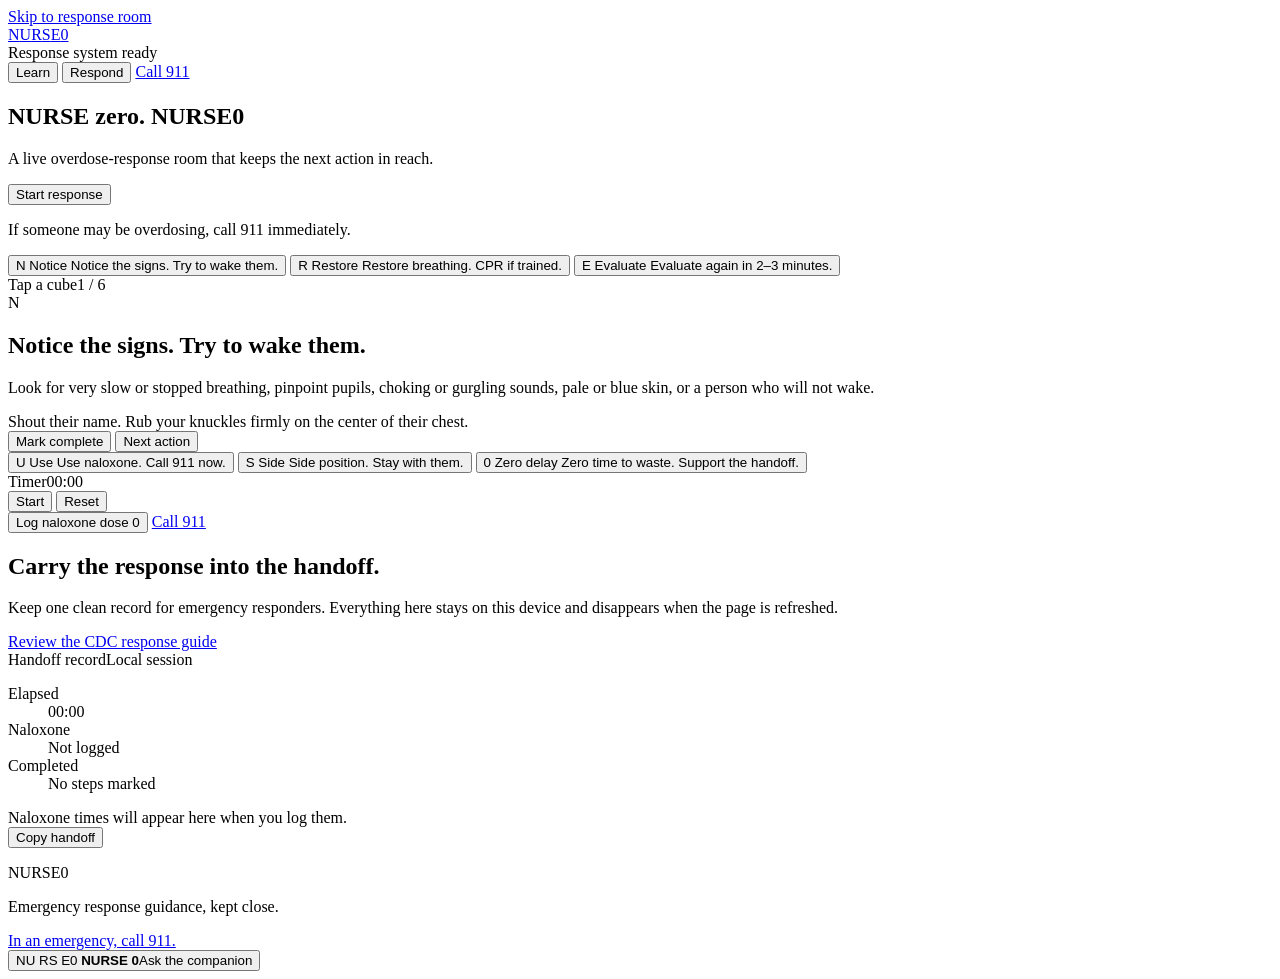
==== commit e5090896: "Rebuild NURSE 0 live response room" ====
--- a/dashboard.html
+++ b/dashboard.html
@@ -1,2156 +1,190 @@
 <!doctype html>
 <html lang="en">
-<head>
-  <meta charset="UTF-8">
-  <meta name="viewport" content="width=device-width, initial-scale=1.0">
-  <title>ANON - NURSE'S Dash UI</title>
-  <link rel="preconnect" href="https://fonts.googleapis.com">
-  <link rel="preconnect" href="https://fonts.gstatic.com" crossorigin>
-  <link href="https://fonts.googleapis.com/css2?family=Inter:wght@300;400;500&family=DotGothic16&family=JetBrains+Mono:wght@300;400;500;700&display=swap" rel="stylesheet">
-  <style>
-    :root {
-      --bg: #02040a;
-      --panel: #050b14;
-      --blue: #38bdf8;
-      --pink: #dde2e5;
-      --grey: #dde2e5;
-      --orange: #ea580c;
-      --electric: #7de2ff;
-      --graffiti-scale: 1;
-      --graffiti-x: 0px;
-      --graffiti-y: 0px;
-      --text: #f5f5f5;
-      --muted: #9ca3af;
-    }
+  <head>
+    <meta charset="utf-8" />
+    <meta name="viewport" content="width=device-width, initial-scale=1, viewport-fit=cover" />
+    <meta name="theme-color" content="#030407" />
+    <meta name="description" content="NURSE 0 keeps overdose response steps, a timer, and an emergency handoff within reach." />
+    <title>NURSE 0 | Live Response Room</title>
+    <link rel="preconnect" href="https://fonts.googleapis.com" />
+    <link rel="preconnect" href="https://fonts.gstatic.com" crossorigin="" />
+    <link href="https://fonts.googleapis.com/css2?family=Chakra+Petch:wght@500;600;700&family=Manrope:wght@400;500;600;700;800&display=swap" rel="stylesheet" />
+    <link rel="stylesheet" href="nurse.css" />
+    <script src="nurse.js" defer></script>
+  </head>
+  <body data-initial-mode="respond">
+    <!--
+      THESIS: The emergency protocol is the interface; no conventional hero or page stack.
+      OWN-WORLD: Glossy midnight surfaces, rich orange response cubes, one cool-blue signal spine.
+      STORY: Recognize NURSE 0, choose the next step, time the response, and hand off cleanly.
+      FIRST VIEWPORT: Six letter cubes orbit a full-height live guidance core with 911 always visible.
+      FORM: Response chamber; the user's recording and marked cube reference pin the direction.
+    -->
+    <a class="skip-link" href="#response-room">Skip to response room</a>
 
-    * { box-sizing: border-box; }
+    <main class="nurse-shell">
+      <header class="top-rail">
+        <a class="brand-link" href="index.html" aria-label="NURSE home">
+          <span class="nurse-mark nurse-mark--compact" aria-hidden="true">
+            <span>N</span><span>U</span><span>R</span><span>S</span><span>E</span><span class="nurse-mark__zero">0</span>
+          </span>
+        </a>
+        <div class="top-rail__status" aria-live="polite">
+          <span class="status-pip" data-status-pip></span>
+          <span data-status>Response system ready</span>
+        </div>
+        <nav class="top-rail__nav" aria-label="Primary navigation">
+          <button type="button" class="rail-link" data-mode="explore">Learn</button>
+          <button type="button" class="rail-link is-active" data-mode="respond">Respond</button>
+          <a class="call-link" href="tel:911" aria-label="Call 911"><span>Call 911</span></a>
+        </nav>
+      </header>
 
-    body {
-      margin: 0;
-      min-height: 100vh;
-      overflow: hidden;
-      background: var(--bg);
-      color: var(--text);
-      font-family: Inter, system-ui, sans-serif;
-    }
+      <section id="response-room" class="response-room" aria-labelledby="response-title">
+        <div class="signal-field" aria-hidden="true">
+          <div class="signal-field__beam"></div>
+          <div class="signal-field__core"></div>
+        </div>
 
-    .breathing-bg {
-      position: fixed;
-      inset: 0;
-      overflow: hidden;
-      background:
-        radial-gradient(circle at 28% 28%, rgba(56, 189, 248, 0.2), transparent 30%),
-        radial-gradient(circle at 78% 72%, rgba(234, 88, 12, 0.18), transparent 32%),
-        linear-gradient(to bottom, rgba(2, 4, 10, 0.72), var(--bg));
-      animation: breathe 5.5s ease-in-out infinite alternate;
-    }
-
-    .breathing-bg::before {
-      content: "";
-      position: absolute;
-      inset: -6%;
-      background-image:
-        radial-gradient(rgba(245, 245, 245, 0.06) 0.8px, transparent 0.8px),
-        linear-gradient(rgba(56, 189, 248, 0.045) 1px, transparent 1px),
-        linear-gradient(90deg, rgba(56, 189, 248, 0.045) 1px, transparent 1px);
-      background-size: 8px 8px, 44px 44px, 44px 44px;
-      opacity: 0.65;
-      animation: drift 12s linear infinite;
-    }
-
-    .breathing-bg::after {
-      content: "";
-      position: absolute;
-      inset: 0;
-      background: linear-gradient(to bottom, transparent, rgba(2, 4, 10, 0.8));
-    }
-
-    .anon-landing-graffiti {
-      pointer-events: none !important;
-      position: absolute;
-      z-index: 0 !important;
-      top: clamp(5.5rem, 17vh, 13rem) !important;
-      left: 50% !important;
-      width: min(118vw, 1180px) !important;
-      height: clamp(180px, 30vw, 430px) !important;
-      transform: translateX(calc(-50% + var(--graffiti-x))) translateY(var(--graffiti-y)) scale(var(--graffiti-scale)) !important;
-      transform-origin: center center !important;
-      background-image:
-        linear-gradient(to bottom, rgba(2, 4, 10, 0.18), rgba(2, 4, 10, 0.52)),
-        url("https://gist.githack.com/cannonjason2027-lab/0877ef0e9034752a8e6f294dccbd8424/raw/philly-splash-orange.jpg") !important;
-      background-size: 112% auto !important;
-      background-position: 56% 48% !important;
-      opacity: 0.3 !important;
-      mix-blend-mode: screen !important;
-      filter: hue-rotate(-34deg) saturate(1.28) contrast(1.08) !important;
-      -webkit-mask-image: linear-gradient(to bottom, transparent, #000 18%, #000 75%, transparent) !important;
-      mask-image: linear-gradient(to bottom, transparent, #000 18%, #000 75%, transparent) !important;
-    }
-
-    .dash-aurora {
-      --aura-1: rgba(56, 189, 248, 0.58);
-      --aura-2: rgba(14, 165, 233, 0.34);
-      --aura-3: rgba(125, 226, 255, 0.24);
-      position: fixed;
-      inset: -12%;
-      z-index: 0;
-      pointer-events: none;
-      overflow: hidden;
-      opacity: 0.78;
-      mix-blend-mode: screen;
-    }
-
-    .dash-aurora::before {
-      content: "";
-      position: absolute;
-      inset: -20% 8%;
-      background:
-        radial-gradient(ellipse at 50% 18%, var(--aura-3), transparent 20%),
-        radial-gradient(ellipse at 50% 48%, var(--aura-2), transparent 26%),
-        linear-gradient(90deg, transparent 0 38%, var(--aura-1) 48%, rgba(255,255,255,0.15) 50%, var(--aura-1) 52%, transparent 64%),
-        repeating-radial-gradient(circle at 50% 50%, rgba(255,255,255,0.09) 0 1px, transparent 1px 9px);
-      filter: blur(1px) saturate(1.25);
-      transform: translateX(-18%) scaleX(0.82);
-      animation: auroraSweep 8.5s ease-in-out infinite alternate;
-    }
-
-    .dash-aurora::after {
-      content: "";
-      position: absolute;
-      inset: 0;
-      background:
-        radial-gradient(circle at 22% 32%, var(--aura-3), transparent 18%),
-        radial-gradient(circle at 74% 58%, var(--aura-2), transparent 20%),
-        radial-gradient(circle at 47% 72%, var(--aura-1), transparent 22%),
-        radial-gradient(rgba(125, 226, 255, 0.16) 0.8px, transparent 0.8px);
-      background-size: auto, auto, auto, 24px 24px;
-      opacity: 0.62;
-      animation: auraBreathe 5.8s ease-in-out infinite alternate;
-    }
-
-    .graffiti-backlight {
-      position: absolute;
-      z-index: 0;
-      pointer-events: none;
-      top: clamp(4.8rem, 15vh, 12rem);
-      left: 50%;
-      width: min(122vw, 1240px);
-      height: clamp(210px, 34vw, 480px);
-      transform: translateX(-50%);
-      background:
-        radial-gradient(ellipse at center, var(--aura-2), transparent 62%),
-        linear-gradient(90deg, transparent, var(--aura-1), transparent);
-      filter: blur(22px);
-      opacity: 0.48;
-      mix-blend-mode: screen;
-      animation: graffitiGlow 7s ease-in-out infinite alternate;
-    }
-
-    body.aura-blue .dash-aurora,
-    body.aura-blue .graffiti-backlight {
-      --aura-1: rgba(56, 189, 248, 0.58);
-      --aura-2: rgba(14, 165, 233, 0.34);
-      --aura-3: rgba(125, 226, 255, 0.24);
-    }
-
-    body.aura-orange .dash-aurora,
-    body.aura-orange .graffiti-backlight {
-      --aura-1: rgba(234, 88, 12, 0.54);
-      --aura-2: rgba(249, 115, 22, 0.34);
-      --aura-3: rgba(251, 146, 60, 0.24);
-    }
-
-    body.aura-pink .dash-aurora,
-    body.aura-pink .graffiti-backlight {
-      --aura-1: rgba(255, 62, 165, 0.5);
-      --aura-2: rgba(244, 114, 182, 0.32);
-      --aura-3: rgba(251, 207, 232, 0.2);
-    }
-
-    .aura-switch {
-      position: fixed;
-      left: 18px;
-      bottom: 18px;
-      z-index: 20;
-      display: flex;
-      gap: 8px;
-      padding: 8px;
-      border: 1px solid rgba(56, 189, 248, 0.28);
-      background: rgba(2, 4, 10, 0.76);
-      box-shadow: 0 0 24px rgba(0,0,0,0.45), inset 0 0 18px rgba(56, 189, 248, 0.08);
-      backdrop-filter: blur(10px);
-    }
-
-    .aura-switch button {
-      width: 22px;
-      height: 22px;
-      border: 1px solid rgba(221, 226, 229, 0.34);
-      border-radius: 999px;
-      cursor: pointer;
-      opacity: 0.48;
-      transition: opacity 160ms ease, transform 160ms ease, box-shadow 160ms ease;
-    }
-
-    .aura-switch button[aria-pressed="true"] {
-      opacity: 1;
-      transform: scale(1.08);
-      box-shadow: 0 0 14px currentColor;
-    }
-
-    .aura-blue-dot { color: #38bdf8; background: linear-gradient(135deg, #7de2ff, #38bdf8, #0ea5e9); }
-    .aura-orange-dot { color: #ea580c; background: linear-gradient(135deg, #fb923c, #f97316, #ea580c); }
-    .aura-pink-dot { color: #ff3ea5; background: linear-gradient(135deg, #fbcfe8, #f472b6, #ff3ea5); }
-
-    @keyframes auroraSweep {
-      from { transform: translateX(-24%) scaleX(0.78); opacity: 0.55; }
-      to { transform: translateX(22%) scaleX(1.06); opacity: 0.9; }
-    }
-
-    @keyframes auraBreathe {
-      from { transform: scale(0.98); opacity: 0.38; }
-      to { transform: scale(1.06); opacity: 0.78; }
-    }
-
-    @keyframes graffitiGlow {
-      from { opacity: 0.28; transform: translateX(-50%) scale(0.96); }
-      to { opacity: 0.58; transform: translateX(-50%) scale(1.03); }
-    }
-
-    @keyframes breathe {
-      from { filter: saturate(0.92) brightness(0.78); transform: scale(1); }
-      to { filter: saturate(1.2) brightness(1); transform: scale(1.025); }
-    }
-
-    @keyframes drift {
-      from { transform: translate3d(0, 0, 0); }
-      to { transform: translate3d(-44px, -44px, 0); }
-    }
-
-    .dash-shell {
-      position: relative;
-      z-index: 1;
-      height: 100vh;
-      overflow: auto;
-      padding: clamp(18px, 3vw, 36px);
-    }
-
-    .dash-header {
-      position: relative;
-      z-index: 1;
-      display: flex;
-      align-items: end;
-      justify-content: space-between;
-      gap: 20px;
-      border-bottom: 1px solid rgba(234, 88, 12, 0.82);
-      padding-bottom: 18px;
-      margin: 0 auto 24px;
-      max-width: 1280px;
-    }
-
-    .brand {
-      margin: 0;
-      color: var(--orange);
-      display: flex;
-      align-items: center;
-      gap: 12px;
-      font-family: DotGothic16, monospace;
-      font-size: clamp(26px, 4vw, 58px);
-      font-weight: 400;
-      letter-spacing: 0.04em;
-      line-height: 1;
-      text-transform: uppercase;
-      text-shadow: 0 0 20px rgba(234, 88, 12, 0.72);
-    }
-
-    .brand-a,
-    .brand-acro {
-      color: var(--pink);
-      font-weight: 700;
-      -webkit-text-stroke: 1.35px var(--orange);
-      paint-order: stroke fill;
-      text-shadow: 0 0 3px var(--orange), 0 0 7px rgba(234, 88, 12, 0.7), 0 0 20px rgba(221, 226, 229, 0.76);
-    }
-
-    .brand-non {
-      color: var(--orange);
-      font-weight: 700;
-    }
-
-    .brand-equals {
-      color: var(--orange);
-      font-weight: 700;
-      text-shadow: 0 0 18px rgba(234, 88, 12, 0.58);
-    }
-
-    .brand-rest {
-      color: var(--orange);
-      font-size: 0.56em;
-      letter-spacing: 0.08em;
-    }
-
-    .meta {
-      color: var(--muted);
-      display: grid;
-      gap: 6px;
-      font: 11px/1.4 "JetBrains Mono", monospace;
-      letter-spacing: 0.16em;
-      text-align: right;
-      text-transform: uppercase;
-    }
-
-    .meta strong { color: var(--blue); font-weight: 500; }
-
-    .signup-link {
-      color: var(--orange);
-      text-decoration: none;
-      text-shadow: 0 0 12px rgba(234, 88, 12, 0.5);
-    }
-
-    .back-link {
-      color: var(--pink);
-      text-decoration: none;
-    }
-
-    .dash-grid {
-      position: relative;
-      z-index: 1;
-      display: grid;
-      gap: 18px;
-      grid-template-columns: repeat(3, minmax(220px, 1fr));
-      max-width: 1280px;
-      margin: 0 auto;
-    }
-
-    .panel {
-      position: relative;
-      min-height: 255px;
-      border: 1px solid rgba(56, 189, 248, 0.26);
-      background: rgba(0, 0, 0, 0.72);
-      box-shadow: inset 0 0 32px rgba(56, 189, 248, 0.08), 0 0 28px rgba(0, 0, 0, 0.35);
-      overflow: hidden;
-      padding: 22px;
-    }
-
-    .dash-grid.layout-custom {
-      display: block;
-      position: relative;
-      max-width: 1280px;
-      min-height: 720px;
-    }
-
-    .dash-grid.layout-custom .panel {
-      position: absolute;
-      min-height: 180px;
-      touch-action: none;
-      transition: left 420ms cubic-bezier(0.16, 1, 0.3, 1), top 420ms cubic-bezier(0.16, 1, 0.3, 1), width 420ms cubic-bezier(0.16, 1, 0.3, 1), height 420ms cubic-bezier(0.16, 1, 0.3, 1), box-shadow 180ms ease, border-color 180ms ease;
-    }
-
-    body.layout-editing {
-      cursor: move;
-      user-select: none;
-    }
-
-    body.layout-resizing {
-      cursor: nwse-resize;
-    }
-
-    body.layout-editing .panel {
-      border-color: rgba(251, 146, 60, 0.78);
-      box-shadow: inset 0 0 34px rgba(234, 88, 12, 0.16), 0 0 38px rgba(234, 88, 12, 0.3);
-    }
-
-    body.layout-editing .panel-title {
-      cursor: move;
-    }
-
-    body.layout-resizing .panel,
-    body.layout-resizing .panel-title {
-      cursor: nwse-resize;
-    }
-
-    .layout-resize-handle {
-      position: absolute;
-      right: 7px;
-      bottom: 7px;
-      width: 18px;
-      height: 18px;
-      z-index: 6;
-      opacity: 0;
-      pointer-events: none;
-      cursor: nwse-resize;
-    }
-
-    .layout-resize-handle::before,
-    .layout-resize-handle::after {
-      content: "";
-      position: absolute;
-      right: 0;
-      bottom: 0;
-      border-right: 1px solid var(--pink);
-      border-bottom: 1px solid var(--pink);
-    }
-
-    .layout-resize-handle::before {
-      width: 18px;
-      height: 18px;
-    }
-
-    .layout-resize-handle::after {
-      width: 10px;
-      height: 10px;
-    }
-
-    body.layout-editing .layout-resize-handle {
-      opacity: 1;
-      pointer-events: auto;
-    }
-
-    .layout-edit-badge {
-      position: fixed;
-      right: 18px;
-      bottom: 18px;
-      z-index: 30;
-      border: 1px solid rgba(234, 88, 12, 0.72);
-      background: rgba(2, 4, 10, 0.88);
-      color: var(--pink);
-      font: 700 10px/1 "JetBrains Mono", monospace;
-      letter-spacing: 0.14em;
-      padding: 10px 12px;
-      text-transform: uppercase;
-      box-shadow: 0 0 24px rgba(234, 88, 12, 0.26);
-      opacity: 0;
-      transform: translateY(8px);
-      transition: 160ms ease;
-      pointer-events: none;
-    }
-
-    body.layout-editing .layout-edit-badge {
-      opacity: 1;
-      transform: translateY(0);
-    }
-
-    body.dev-mode .layout-edit-badge,
-    body.graffiti-editing .layout-edit-badge {
-      opacity: 1;
-      transform: translateY(0);
-    }
-
-    body.layout-fit-flash .layout-edit-badge {
-      opacity: 1;
-      transform: translateY(0);
-    }
-
-    body.layout-snap-flash .layout-edit-badge {
-      opacity: 1;
-      transform: translateY(0);
-    }
-
-    body.layout-magnetizing .panel {
-      border-color: rgba(125, 226, 255, 0.72);
-      box-shadow: inset 0 0 36px rgba(125, 226, 255, 0.14), 0 0 30px rgba(125, 226, 255, 0.28);
-    }
-
-    body.layout-magnetizing .corner {
-      border-color: var(--electric);
-      filter: drop-shadow(0 0 8px rgba(125, 226, 255, 0.92));
-    }
-
-    .bu-guide {
-      position: fixed;
-      z-index: 40;
-      width: min(260px, calc(100vw - 36px));
-      border: 1px solid rgba(125, 226, 255, 0.78);
-      background: rgba(2, 4, 10, 0.92);
-      color: var(--text);
-      padding: 12px 14px;
-      box-shadow: 0 0 26px rgba(125, 226, 255, 0.34), inset 0 0 18px rgba(56, 189, 248, 0.08);
-      opacity: 0;
-      transform: scale(0.94);
-      transition: 180ms ease;
-      pointer-events: none;
-    }
-
-    .bu-guide.active {
-      opacity: 1;
-      transform: scale(1);
-    }
-
-    .bu-guide.tl { left: 18px; top: 18px; }
-    .bu-guide.tr { right: 18px; top: 18px; }
-    .bu-guide.br { right: 18px; bottom: 18px; }
-    .bu-guide.bl { left: 18px; bottom: 18px; }
-
-    .bu-guide b {
-      display: block;
-      color: #7de2ff;
-      font: 700 12px/1 "JetBrains Mono", monospace;
-      letter-spacing: 0.18em;
-      margin-bottom: 8px;
-      text-transform: uppercase;
-      text-shadow: 0 0 12px rgba(125, 226, 255, 0.72);
-    }
-
-    .bu-guide span {
-      display: block;
-      color: var(--muted);
-      font: 11px/1.45 "JetBrains Mono", monospace;
-      letter-spacing: 0.08em;
-      text-transform: uppercase;
-    }
-
-    .layout-panel-content {
-      position: absolute;
-      z-index: 1;
-      transition: transform 180ms ease;
-      left: 50%;
-      top: 50%;
-      transform: translate(-50%, -50%) scale(var(--fit-scale, 1));
-      transform-origin: center center;
-      width: 100%;
-    }
-
-    .square-panel .layout-panel-content {
-      display: flex;
-      flex: 1;
-      flex-direction: column;
-      min-height: 0;
-    }
-
-    .panel::before {
-      content: "";
-      position: absolute;
-      inset: 0;
-      background-image: radial-gradient(rgba(245, 245, 245, 0.08) 0.7px, transparent 0.7px);
-      background-size: 7px 7px;
-      opacity: 0.24;
-      pointer-events: none;
-    }
-
-    .panel > * { position: relative; z-index: 1; }
-
-    .corner {
-      position: absolute;
-      width: 16px;
-      height: 16px;
-      border-color: var(--orange);
-      z-index: 2;
-    }
-
-    .corner::after {
-      content: "";
-      position: absolute;
-      width: 8px;
-      height: 8px;
-      border-radius: 999px;
-      background: var(--orange);
-      box-shadow: 0 0 10px rgba(234, 88, 12, 0.9);
-    }
-
-    .tl::after { left: -4px; top: -4px; }
-    .tr::after { right: -4px; top: -4px; }
-    .bl::after { left: -4px; bottom: -4px; }
-    .br::after { right: -4px; bottom: -4px; }
-
-    .electric-arc {
-      position: absolute;
-      left: 50%;
-      top: 50%;
-      width: 54%;
-      height: 2px;
-      z-index: 4;
-      pointer-events: none;
-      background: repeating-linear-gradient(90deg, #7de2ff 0 8px, transparent 8px 13px, #b9f5ff 13px 17px);
-      box-shadow: 0 0 12px rgba(125, 226, 255, 0.95), 0 0 26px rgba(56, 189, 248, 0.72);
-      opacity: 0;
-      transform-origin: left center;
-    }
-
-    .electric-arc.a1 { transform: rotate(0deg) translateX(8px); }
-    .electric-arc.a2 { transform: rotate(90deg) translateX(8px); }
-    .electric-arc.a3 { transform: rotate(180deg) translateX(8px); }
-    .electric-arc.a4 { transform: rotate(270deg) translateX(8px); }
-
-    body.layout-magnetizing .electric-arc {
-      animation: electricPull 420ms steps(2, end) 3;
-    }
-
-    @keyframes electricPull {
-      0% { opacity: 0; filter: brightness(1); }
-      18% { opacity: 1; clip-path: polygon(0 40%, 12% 0, 24% 70%, 38% 20%, 52% 82%, 66% 18%, 82% 65%, 100% 45%, 100% 70%, 0 70%); }
-      62% { opacity: 0.72; filter: brightness(1.8); }
-      100% { opacity: 0; }
-    }
-
-    .tl { left: 0; top: 0; border-left: 1px solid; border-top: 1px solid; }
-    .tr { right: 0; top: 0; border-right: 1px solid; border-top: 1px solid; }
-    .bl { left: 0; bottom: 0; border-left: 1px solid; border-bottom: 1px solid; }
-    .br { right: 0; bottom: 0; border-right: 1px solid; border-bottom: 1px solid; }
-
-    .panel-title {
-      display: flex;
-      justify-content: space-between;
-      gap: 12px;
-      color: var(--blue);
-      font: 11px/1.4 "JetBrains Mono", monospace;
-      letter-spacing: 0.16em;
-      margin-bottom: 22px;
-      text-transform: uppercase;
-    }
-
-    .panel-title .hot { color: var(--pink); }
-
-    .equalizer {
-      height: 76px;
-      display: flex;
-      align-items: end;
-      justify-content: center;
-      gap: 5px;
-      margin-top: 34px;
-    }
-
-    .eq-bar {
-      width: 8px;
-      height: 20px;
-      background: var(--blue);
-      box-shadow: 0 0 14px rgba(56, 189, 248, 0.9);
-      animation: eq 900ms ease-in-out infinite alternate;
-    }
-
-    .eq-bar:nth-child(2n) { animation-delay: 120ms; background: var(--pink); box-shadow: 0 0 14px rgba(234, 88, 12, 0.75); }
-    .eq-bar:nth-child(3n) { animation-delay: 240ms; }
-
-    @keyframes eq {
-      from { height: 16px; opacity: 0.55; }
-      to { height: 70px; opacity: 1; }
-    }
-
-    .scanline {
-      height: 1px;
-      background: linear-gradient(to right, transparent, var(--blue), transparent);
-      margin: 20px 0 14px;
-      box-shadow: 0 0 16px rgba(56, 189, 248, 0.8);
-    }
-
-    .caption {
-      color: var(--muted);
-      font: 11px/1.5 "JetBrains Mono", monospace;
-      letter-spacing: 0.15em;
-      text-align: center;
-      text-transform: uppercase;
-    }
-
-    .ring-wrap {
-      display: grid;
-      place-items: center;
-      min-height: 150px;
-    }
-
-    .rings {
-      position: relative;
-      width: 146px;
-      height: 146px;
-      display: grid;
-      place-items: center;
-    }
-
-    .ring {
-      position: absolute;
-      border-radius: 999px;
-      border: 2px dashed var(--blue);
-      animation: spin 16s linear infinite;
-    }
-
-    .ring:nth-child(1) { inset: 0; border-color: var(--orange); }
-    .ring:nth-child(2) { inset: 15px; border-width: 7px; border-style: solid; border-color: rgba(56, 189, 248, 0.75); animation-duration: 11s; animation-direction: reverse; }
-    .ring:nth-child(3) { inset: 38px; border-width: 9px; border-color: var(--orange); animation-duration: 8s; }
-
-    .ring-value {
-      color: var(--blue);
-      font: 700 28px/1 "JetBrains Mono", monospace;
-      text-align: center;
-      text-shadow: 0 0 15px rgba(56, 189, 248, 0.7);
-    }
-
-    .ring-value span {
-      display: block;
-      color: var(--muted);
-      font-size: 10px;
-      font-weight: 400;
-      letter-spacing: 0.2em;
-      margin-top: 7px;
-      text-transform: uppercase;
-    }
-
-    @keyframes spin {
-      to { transform: rotate(360deg); }
-    }
-
-    .center-brand {
-      display: grid;
-      place-items: center;
-      min-height: 255px;
-      text-align: center;
-    }
-
-    .center-brand strong {
-      color: var(--blue);
-      font-family: DotGothic16, monospace;
-      font-size: clamp(42px, 6vw, 86px);
-      letter-spacing: 0.12em;
-      text-shadow: 0 0 28px rgba(56, 189, 248, 0.8);
-    }
-
-    .center-brand strong span {
-      display: inline;
-      font: inherit;
-      letter-spacing: inherit;
-      margin-top: 0;
-    }
-
-    .center-brand .center-brand-a {
-      color: var(--grey);
-      -webkit-text-stroke: 1.35px var(--orange);
-      paint-order: stroke fill;
-      text-shadow: 0 0 3px var(--orange), 0 0 7px rgba(234, 88, 12, 0.7), 0 0 20px rgba(221, 226, 229, 0.76);
-    }
-
-    .center-brand .center-brand-non {
-      color: var(--orange);
-      text-shadow: 0 0 18px rgba(234, 88, 12, 0.58);
-    }
-
-    .center-brand span {
-      color: var(--pink);
-      display: block;
-      font: 12px/1.5 "JetBrains Mono", monospace;
-      letter-spacing: 0.32em;
-      margin-top: 18px;
-      text-transform: uppercase;
-    }
-
-    .voice-launch {
-      display: grid;
-      gap: 14px;
-      justify-items: center;
-      max-width: 92%;
-    }
-
-    .voice-button {
-      width: 54px;
-      height: 54px;
-      border: 1px solid rgba(234, 88, 12, 0.72);
-      border-radius: 999px;
-      background: rgba(234, 88, 12, 0.1);
-      color: var(--pink);
-      cursor: pointer;
-      display: grid;
-      place-items: center;
-      box-shadow: 0 0 24px rgba(234, 88, 12, 0.35);
-      padding: 0;
-    }
-
-    .voice-button svg {
-      width: 25px;
-      height: 25px;
-      fill: currentColor;
-    }
-
-    .voice-copy {
-      color: var(--muted);
-      font: 10px/1.65 "JetBrains Mono", monospace;
-      letter-spacing: 0.12em;
-      text-transform: uppercase;
-    }
-
-    .voice-copy b {
-      color: var(--pink);
-      font-weight: 500;
-    }
-
-    .route-view {
-      display: none;
-      gap: 14px;
-      width: 100%;
-      height: 100%;
-      align-content: stretch;
-    }
-
-    .center-brand.route-active {
-      place-items: stretch;
-      text-align: left;
-    }
-
-    .center-brand.route-active .voice-launch {
-      display: none;
-    }
-
-    .center-brand.route-active .route-view {
-      display: grid;
-      grid-template-rows: auto 1fr auto;
-    }
-
-    .route-title {
-      display: flex;
-      justify-content: space-between;
-      color: var(--blue);
-      font: 10px/1.4 "JetBrains Mono", monospace;
-      letter-spacing: 0.15em;
-      text-transform: uppercase;
-    }
-
-    .mini-map {
-      position: relative;
-      min-height: 132px;
-      border: 1px solid rgba(56, 189, 248, 0.28);
-      background-image:
-        linear-gradient(rgba(56, 189, 248, 0.08) 1px, transparent 1px),
-        linear-gradient(90deg, rgba(56, 189, 248, 0.08) 1px, transparent 1px);
-      background-size: 18px 18px;
-      overflow: hidden;
-    }
-
-    .route-path {
-      position: absolute;
-      left: 14%;
-      top: 18%;
-      width: 72%;
-      height: 56%;
-      border-left: 3px solid var(--pink);
-      border-bottom: 3px solid var(--pink);
-      border-radius: 0 0 0 28px;
-      box-shadow: 0 0 16px rgba(234, 88, 12, 0.7);
-    }
-
-    .route-dot {
-      position: absolute;
-      width: 13px;
-      height: 13px;
-      border-radius: 999px;
-      background: var(--blue);
-      box-shadow: 0 0 16px rgba(56, 189, 248, 0.9);
-    }
-
-    .route-dot.start { left: 11%; top: 14%; }
-    .route-dot.end { right: 10%; bottom: 20%; background: var(--pink); box-shadow: 0 0 16px rgba(234, 88, 12, 0.9); }
-
-    .route-steps {
-      display: grid;
-      gap: 6px;
-      color: var(--muted);
-      font: 10px/1.45 "JetBrains Mono", monospace;
-      letter-spacing: 0.08em;
-      text-transform: uppercase;
-    }
-
-    .route-steps b {
-      color: var(--blue);
-      font-weight: 500;
-    }
-
-    .funnel {
-      height: 148px;
-      display: grid;
-      place-items: center;
-      perspective: 420px;
-    }
-
-    .funnel-stack {
-      position: relative;
-      width: 160px;
-      height: 90px;
-      transform: rotateX(62deg);
-    }
-
-    .funnel-ring {
-      position: absolute;
-      inset: 0;
-      border: 2px dashed var(--blue);
-      border-radius: 999px;
-      animation: pulseRing 1.8s ease-in-out infinite alternate;
-    }
-
-    .funnel-ring:nth-child(2) { inset: 14px; border-color: var(--orange); animation-delay: 160ms; }
-    .funnel-ring:nth-child(3) { inset: 28px; border-color: var(--orange); animation-delay: 320ms; }
-    .funnel-ring:nth-child(4) { inset: 42px; border-color: rgba(56, 189, 248, 0.7); animation-delay: 480ms; }
-
-    @keyframes pulseRing {
-      from { opacity: 0.45; transform: scale(0.92); }
-      to { opacity: 1; transform: scale(1.06); }
-    }
-
-    .activity-grid {
-      display: grid;
-      grid-template-columns: repeat(9, 1fr);
-      gap: 10px;
-      width: min(100%, 310px);
-      margin: 38px auto 0;
-    }
-
-    .cell {
-      aspect-ratio: 1;
-      border-radius: 3px;
-      background: rgba(56, 189, 248, 0.08);
-      border: 1px solid rgba(56, 189, 248, 0.08);
-      transition: 220ms ease;
-    }
-
-    .cell.on {
-      background: var(--blue);
-      box-shadow: 0 0 17px rgba(56, 189, 248, 0.85);
-    }
-
-    .cell.hot {
-      background: var(--pink);
-      box-shadow: 0 0 17px rgba(234, 88, 12, 0.75);
-    }
-
-    .body-grid {
-      display: grid;
-      grid-template-columns: 1fr 1fr;
-      gap: 16px;
-      align-items: center;
-    }
-
-    .scan-frame {
-      min-height: 190px;
-      border: 1px solid rgba(56, 189, 248, 0.28);
-      position: relative;
-      overflow: hidden;
-      background-image:
-        linear-gradient(rgba(56, 189, 248, 0.05) 1px, transparent 1px),
-        linear-gradient(90deg, rgba(56, 189, 248, 0.05) 1px, transparent 1px);
-      background-size: 10px 10px;
-    }
-
-    .live-scan-image {
-      width: 100%;
-      height: 100%;
-      min-height: inherit;
-      object-fit: cover;
-      display: block;
-      filter: saturate(1.18) contrast(1.07) brightness(0.92);
-      animation: bodyInhale 4.2s ease-in-out infinite alternate;
-    }
-
-    .circulation-overlay,
-    .respiration-overlay {
-      position: absolute;
-      inset: 0;
-      pointer-events: none;
-    }
-
-    .circulation-overlay::before,
-    .circulation-overlay::after {
-      content: "";
-      position: absolute;
-      inset: 0;
-      background:
-        radial-gradient(circle at 51% 47%, rgba(234, 88, 12, 0.62), transparent 8%),
-        linear-gradient(106deg, transparent 0 24%, rgba(56, 189, 248, 0.0) 25%, rgba(56, 189, 248, 0.75) 27%, transparent 30% 100%),
-        linear-gradient(74deg, transparent 0 20%, rgba(234, 88, 12, 0.0) 25%, rgba(234, 88, 12, 0.72) 28%, transparent 31% 100%);
-      mix-blend-mode: screen;
-      opacity: 0.38;
-      animation: circulationPulse 1.35s ease-in-out infinite;
-    }
-
-    .circulation-overlay::after {
-      animation-delay: 680ms;
-      transform: scaleX(-1);
-    }
-
-    .respiration-overlay {
-      border: 1px solid rgba(56, 189, 248, 0.18);
-    }
-
-    .respiration-overlay::before,
-    .respiration-overlay::after {
-      content: "";
-      position: absolute;
-      left: 26%;
-      top: 18%;
-      width: 48%;
-      height: 42%;
-      border: 1px solid rgba(56, 189, 248, 0.5);
-      border-radius: 50%;
-      box-shadow: 0 0 22px rgba(56, 189, 248, 0.25);
-      animation: lungBreath 4.2s ease-in-out infinite alternate;
-    }
-
-    .respiration-overlay::after {
-      left: 36%;
-      width: 28%;
-      border-color: rgba(234, 88, 12, 0.44);
-      animation-delay: 180ms;
-    }
-
-    @keyframes bodyInhale {
-      from { transform: scale(1); filter: saturate(1.05) contrast(1.04) brightness(0.86); }
-      to { transform: scale(1.024); filter: saturate(1.28) contrast(1.12) brightness(1); }
-    }
-
-    @keyframes circulationPulse {
-      0%, 100% { opacity: 0.18; filter: blur(1px); }
-      45% { opacity: 0.56; filter: blur(0); }
-    }
-
-    @keyframes lungBreath {
-      from { transform: scale(0.88); opacity: 0.22; }
-      to { transform: scale(1.08); opacity: 0.58; }
-    }
-
-    .vitals {
-      display: grid;
-      gap: 12px;
-    }
-
-    .vital {
-      border-left: 1px solid rgba(56, 189, 248, 0.5);
-      padding-left: 12px;
-    }
-
-    .vital span {
-      display: block;
-      color: var(--muted);
-      font: 10px/1.2 "JetBrains Mono", monospace;
-      letter-spacing: 0.16em;
-      text-transform: uppercase;
-    }
-
-    .vital strong {
-      color: var(--blue);
-      display: block;
-      font: 700 22px/1.1 "JetBrains Mono", monospace;
-      margin-top: 4px;
-    }
-
-    .response-log {
-      min-height: 145px;
-      border: 1px solid rgba(234, 88, 12, 0.22);
-      color: var(--muted);
-      font: 12px/1.55 "JetBrains Mono", monospace;
-      padding: 14px;
-    }
-
-    .response-log b { color: var(--pink); }
-
-    .square-panel {
-      min-height: 360px;
-      display: flex;
-      flex-direction: column;
-    }
-
-    .square-panel .panel-title {
-      margin-bottom: 16px;
-    }
-
-    .anatomical-panel .body-grid {
-      grid-template-columns: 1fr;
-      gap: 13px;
-      flex: 1;
-    }
-
-    .anatomical-panel .scan-frame {
-      min-height: 205px;
-    }
-
-    .anatomical-panel .vitals {
-      grid-template-columns: repeat(2, minmax(0, 1fr));
-      gap: 10px 12px;
-    }
-
-    .anatomical-panel .vital strong {
-      font-size: 17px;
-    }
-
-    .drone-network {
-      display: grid;
-      grid-template-rows: minmax(0, 1fr) auto;
-      gap: 12px;
-      flex: 1;
-    }
-
-    .flyby-map {
-      min-height: 0;
-      position: relative;
-      overflow: hidden;
-      border: 1px solid rgba(56, 189, 248, 0.26);
-      border-radius: 2px;
-      background:
-        radial-gradient(circle at 18% 24%, rgba(234, 88, 12, 0.2), transparent 18%),
-        radial-gradient(circle at 72% 68%, rgba(56, 189, 248, 0.18), transparent 22%),
-        linear-gradient(rgba(56, 189, 248, 0.05) 1px, transparent 1px),
-        linear-gradient(90deg, rgba(56, 189, 248, 0.05) 1px, transparent 1px),
-        rgba(5, 11, 20, 0.72);
-      background-size: auto, auto, 18px 18px, 18px 18px, auto;
-    }
-
-    .flyby-map::after {
-      content: "LIVE AI CAMERA MESH";
-      position: absolute;
-      left: 12px;
-      top: 12px;
-      color: rgba(245, 245, 245, 0.78);
-      font: 700 9px/1 "JetBrains Mono", monospace;
-      letter-spacing: 0.14em;
-      z-index: 2;
-    }
-
-    .flyby-map::before {
-      content: "";
-      position: absolute;
-      inset: -24%;
-      background: conic-gradient(from 20deg, transparent 0 18%, rgba(56, 189, 248, 0.24) 22%, transparent 30% 100%);
-      animation: radarSweep 4.8s linear infinite;
-      opacity: 0.72;
-    }
-
-    .route-line {
-      position: absolute;
-      left: 9%;
-      right: 8%;
-      top: 48%;
-      height: 2px;
-      background: linear-gradient(90deg, var(--pink), var(--blue), var(--pink));
-      box-shadow: 0 0 18px rgba(56, 189, 248, 0.8);
-      transform: rotate(-10deg);
-    }
-
-    .route-line::after {
-      content: "";
-      position: absolute;
-      left: 0;
-      top: -4px;
-      width: 42px;
-      height: 10px;
-      background: rgba(255, 255, 255, 0.88);
-      box-shadow: 0 0 20px rgba(234, 88, 12, 0.92);
-      animation: flyBy 3.4s ease-in-out infinite;
-    }
-
-    .drone-node {
-      position: absolute;
-      width: 42px;
-      height: 42px;
-      border: 1px solid rgba(56, 189, 248, 0.72);
-      border-radius: 999px;
-      color: var(--blue);
-      font: 700 10px/42px "JetBrains Mono", monospace;
-      text-align: center;
-      box-shadow: 0 0 18px rgba(56, 189, 248, 0.32);
-      animation: droneHover 2.8s ease-in-out infinite alternate;
-      z-index: 1;
-    }
-
-    .drone-node.hot {
-      border-color: rgba(234, 88, 12, 0.76);
-      color: var(--pink);
-      box-shadow: 0 0 22px rgba(234, 88, 12, 0.46);
-      animation-delay: 360ms;
-    }
-
-    .drone-node.n1 { left: 12%; top: 20%; }
-    .drone-node.n2 { right: 18%; top: 16%; }
-    .drone-node.n3 { left: 42%; bottom: 15%; }
-
-    .flyby-status {
-      position: absolute;
-      left: 12px;
-      right: 12px;
-      bottom: 10px;
-      display: grid;
-      grid-template-columns: 1fr;
-      gap: 6px;
-      z-index: 2;
-    }
-
-    .flyby-stat {
-      border-left: 1px solid rgba(56, 189, 248, 0.52);
-      background: rgba(2, 4, 10, 0.54);
-      display: flex;
-      align-items: center;
-      justify-content: space-between;
-      gap: 8px;
-      padding: 6px 8px;
-      min-width: 0;
-    }
-
-    .flyby-stat span {
-      display: block;
-      color: var(--muted);
-      font: 9px/1.1 "JetBrains Mono", monospace;
-      letter-spacing: 0.12em;
-      text-transform: uppercase;
-    }
-
-    .flyby-stat strong {
-      display: block;
-      color: var(--blue);
-      font: 700 11px/1.15 "JetBrains Mono", monospace;
-      text-align: right;
-      overflow-wrap: anywhere;
-    }
-
-    .camera-stack {
-      display: grid;
-      grid-template-columns: repeat(3, minmax(0, 1fr));
-      gap: 8px;
-    }
-
-    .camera-feed {
-      min-height: 70px;
-      position: relative;
-      overflow: hidden;
-      border: 1px solid rgba(234, 88, 12, 0.22);
-      border-radius: 2px;
-      background:
-        linear-gradient(110deg, transparent 0 36%, rgba(56, 189, 248, 0.16) 38% 42%, transparent 44% 100%),
-        linear-gradient(rgba(255, 255, 255, 0.05) 50%, rgba(2, 4, 10, 0.22) 50%),
-        radial-gradient(circle at 66% 44%, rgba(234, 88, 12, 0.28), transparent 22%),
-        rgba(5, 11, 20, 0.86);
-      background-size: auto, 100% 8px, auto, auto;
-    }
-
-    .camera-feed::before {
-      content: "";
-      position: absolute;
-      inset: 0;
-      background: linear-gradient(90deg, transparent, rgba(56, 189, 248, 0.18), transparent);
-      animation: cameraScan 2.3s ease-in-out infinite;
-    }
-
-    .camera-feed b,
-    .camera-feed span {
-      position: relative;
-      z-index: 1;
-      display: block;
-      padding-left: 12px;
-      padding-right: 12px;
-      font-family: "JetBrains Mono", monospace;
-    }
-
-    .camera-feed b {
-      padding-top: 10px;
-      color: var(--pink);
-      font-size: 9px;
-      letter-spacing: 0.1em;
-    }
-
-    .camera-feed span {
-      margin-top: 6px;
-      color: var(--muted);
-      font-size: 9px;
-      line-height: 1.25;
-      letter-spacing: 0.04em;
-      text-transform: uppercase;
-    }
-
-    @keyframes radarSweep {
-      to { transform: rotate(360deg); }
-    }
-
-    @keyframes flyBy {
-      0% { transform: translateX(0) scaleX(0.6); opacity: 0.25; }
-      16% { opacity: 1; }
-      84% { opacity: 1; }
-      100% { transform: translateX(520px) scaleX(1.35); opacity: 0; }
-    }
-
-    @keyframes droneHover {
-      from { transform: translate3d(0, -4px, 0); }
-      to { transform: translate3d(8px, 5px, 0); }
-    }
-
-    @keyframes cameraScan {
-      0% { transform: translateX(-100%); opacity: 0; }
-      35%, 70% { opacity: 1; }
-      100% { transform: translateX(100%); opacity: 0; }
-    }
-
-    .query-row {
-      display: grid;
-      grid-template-columns: 1fr auto;
-      gap: 10px;
-      margin-top: 14px;
-    }
-
-    .query-row input,
-    .query-row button {
-      border: 1px solid rgba(56, 189, 248, 0.35);
-      background: rgba(5, 11, 20, 0.78);
-      color: var(--text);
-      font: 11px/1 "JetBrains Mono", monospace;
-      letter-spacing: 0.1em;
-      min-height: 38px;
-      padding: 0 12px;
-      text-transform: uppercase;
-    }
-
-    .query-row button {
-      color: var(--pink);
-      cursor: pointer;
-    }
-
-    .layout-magnetizing .panel-corner,
-    .layout-magnetizing .corner-node,
-    .layout-magnetizing .anchor-corner {
-      border-color: var(--electric);
-      filter: drop-shadow(0 0 10px rgba(125, 226, 255, 0.95));
-    }
-
-    .layout-magnetizing .electric-arc {
-      background: repeating-linear-gradient(90deg, var(--electric) 0 8px, transparent 8px 13px, #d8fbff 13px 17px);
-      box-shadow: 0 0 12px rgba(125, 226, 255, 0.95), 0 0 28px rgba(125, 226, 255, 0.72);
-    }
-
-    .panel .panel-title .hot,
-    .panel .eq-bar:nth-child(2n),
-    .panel .cell.hot,
-    .panel .response-log b,
-    .panel .voice-button,
-    .panel .voice-copy b,
-    .panel .center-brand span,
-    .panel .route-dot.end,
-    .panel .drone-node.hot,
-    .panel .camera-feed b,
-    .panel .query-row button {
-      color: var(--orange);
-    }
-
-    .panel .eq-bar:nth-child(2n),
-    .panel .cell.hot,
-    .panel .route-dot.end {
-      background: var(--orange);
-    }
-
-    .panel .route-path {
-      border-left-color: var(--orange);
-      border-bottom-color: var(--orange);
-    }
-
-    .panel .flyby-path {
-      background: linear-gradient(90deg, var(--orange), var(--blue), var(--orange));
-    }
-
-    .panel .ring-value,
-    .panel .ring-value span,
-    .panel .flyby-stat strong,
-    .panel .drone-node,
-    .panel .camera-feed b {
-      color: var(--grey);
-      text-shadow: 0 0 16px rgba(221, 226, 229, 0.45);
-    }
-
-    @media (max-width: 900px) {
-      body { overflow: auto; }
-      .dash-grid { grid-template-columns: 1fr; }
-      .dash-header { align-items: start; flex-direction: column; }
-      .meta { text-align: left; }
-      .body-grid { grid-template-columns: 1fr; }
-      .drone-network { grid-template-columns: 1fr; }
-      .flyby-status { grid-template-columns: 1fr; }
-    }
-  </style>
-</head>
-<body class="aura-blue">
-  <div class="breathing-bg"></div>
-  <div class="dash-aurora" aria-hidden="true"></div>
-  <main class="dash-shell">
-    <div class="graffiti-backlight" aria-hidden="true"></div>
-    <div class="anon-landing-graffiti" aria-hidden="true"></div>
-    <header class="dash-header">
-      <div>
-        <h1 class="brand"><span><span class="brand-a">A</span><span class="brand-non">NON</span></span><span class="brand-equals">=</span><span class="brand-rest"><span class="brand-acro">A</span> <span class="brand-acro">N</span>etwork <span class="brand-acro">O</span>f <span class="brand-acro">N</span>urse's</span></h1>
-        <div class="caption">NETWORK RANGE = 5-10 MILES :: NURSE'S DASH UI</div>
-      </div>
-      <div class="meta">
-        <span>CURRENT STATE: <strong>ALWAYS ON POINT</strong></span>
-        <span>NURSE'S NEEDED: <a class="signup-link" href="https://gist.githack.com/cannonjason2027-lab/0877ef0e9034752a8e6f294dccbd8424/raw/anon-network-complete.html#signup">SIGN UP</a></span>
-        <a class="back-link" href="./index.html">Back to Landing</a>
-      </div>
-    </header>
-
-    <section class="dash-grid">
-      <article class="panel">
-        <i class="corner tl"></i><i class="corner tr"></i><i class="corner bl"></i><i class="corner br"></i>
-        <div class="panel-title"><span>[01] BIOMETRIC_OXYGEN_BPM</span><span>MONITORING</span></div>
-        <div class="equalizer" id="equalizer"></div>
-        <div class="scanline"></div>
-        <div class="caption">Heart Beats Per Minute</div>
-      </article>
-
-      <article class="panel center-brand" id="coherencePanel">
-        <i class="corner tl"></i><i class="corner tr"></i><i class="corner bl"></i><i class="corner br"></i>
-        <div class="voice-launch">
-          <strong><span class="center-brand-a">A</span><span class="center-brand-non">NON</span></strong>
-          <span>[SYSTEM_COHERENCE_V1]</span>
-          <button class="voice-button" id="nerseVoiceBtn" type="button" aria-label="Activate NURSE voice interaction">
-            <svg viewBox="0 0 24 24" aria-hidden="true"><path d="M12 14a3 3 0 0 0 3-3V5a3 3 0 0 0-6 0v6a3 3 0 0 0 3 3Zm5-3a1 1 0 1 1 2 0 7 7 0 0 1-6 6.92V21a1 1 0 1 1-2 0v-3.08A7 7 0 0 1 5 11a1 1 0 1 1 2 0 5 5 0 0 0 10 0Z"/></svg>
-          </button>
-          <div class="voice-copy">If you are a NURSE, just say <b>"Nurse Ready"</b>.</div>
-        </div>
-        <div class="route-view" id="routeView">
-          <div class="route-title"><span>NURSE ROUTE ACTIVE</span><span id="routeEta">ETA 04:12</span></div>
-          <div class="mini-map" aria-label="Interactive route map placeholder">
-            <div class="route-path"></div>
-            <span class="route-dot start"></span>
-            <span class="route-dot end"></span>
+        <div class="room-intro">
+          <div>
+            <h1 id="response-title">
+              <span class="sr-only">NURSE zero.</span>
+              <span class="nurse-mark" aria-hidden="true">
+                <span>N</span><span>U</span><span>R</span><span>S</span><span>E</span><span class="nurse-mark__zero">0</span>
+              </span>
+            </h1>
+            <p class="room-intro__lede">A live overdose-response room that keeps the next action in reach.</p>
           </div>
-          <div class="route-steps">
-            <div><b>1.</b> Head north toward the marked blue corridor.</div>
-            <div><b>2.</b> Turn right at the orange pulse marker.</div>
-            <div><b>3.</b> Confirm breathing, administer Narcan, stay until handoff.</div>
+          <div class="room-intro__actions">
+            <button type="button" class="primary-action" data-start>Start response</button>
+            <p>If someone may be overdosing, call 911 immediately.</p>
           </div>
         </div>
-      </article>
 
-      <article class="panel">
-        <i class="corner tl"></i><i class="corner tr"></i><i class="corner bl"></i><i class="corner br"></i>
-        <div class="panel-title"><span>[02] OXYGEN_LEVEL</span><span>MONITORING</span></div>
-        <div class="ring-wrap">
-          <div class="rings">
-            <div class="ring"></div>
-            <div class="ring"></div>
-            <div class="ring"></div>
-            <div class="ring-value">97%<span>oxygen level</span></div>
+        <div class="chamber-layout">
+          <div class="step-bank step-bank--left" role="list" aria-label="NURSE steps one, three, and five">
+            <button type="button" role="listitem" class="step-cube is-selected" data-step="0" aria-pressed="true">
+              <span class="step-cube__cap"><span class="step-cube__letter">N</span><span class="step-cube__done" data-done hidden>Done</span></span>
+              <span class="step-cube__name">Notice</span>
+              <span class="step-cube__short">Notice the signs. Try to wake them.</span>
+              <span class="step-cube__edge" aria-hidden="true"></span>
+            </button>
+            <button type="button" role="listitem" class="step-cube" data-step="2" aria-pressed="false">
+              <span class="step-cube__cap"><span class="step-cube__letter">R</span><span class="step-cube__done" data-done hidden>Done</span></span>
+              <span class="step-cube__name">Restore</span>
+              <span class="step-cube__short">Restore breathing. CPR if trained.</span>
+              <span class="step-cube__edge" aria-hidden="true"></span>
+            </button>
+            <button type="button" role="listitem" class="step-cube" data-step="4" aria-pressed="false">
+              <span class="step-cube__cap"><span class="step-cube__letter">E</span><span class="step-cube__done" data-done hidden>Done</span></span>
+              <span class="step-cube__name">Evaluate</span>
+              <span class="step-cube__short">Evaluate again in 2–3 minutes.</span>
+              <span class="step-cube__edge" aria-hidden="true"></span>
+            </button>
+          </div>
+
+          <article class="response-core" aria-live="polite" aria-labelledby="active-step-title">
+            <div class="response-core__signal" aria-hidden="true"><span></span></div>
+            <div class="response-core__topline"><span data-guidance-label>Tap a cube</span><span data-step-count>1 / 6</span></div>
+            <div class="response-core__content" data-core-content>
+              <span class="response-core__letter" data-core-letter aria-hidden="true">N</span>
+              <h2 id="active-step-title" data-core-title>Notice the signs. Try to wake them.</h2>
+              <p data-core-detail>Look for very slow or stopped breathing, pinpoint pupils, choking or gurgling sounds, pale or blue skin, or a person who will not wake.</p>
+              <div class="response-core__cue"><span data-core-cue>Shout their name. Rub your knuckles firmly on the center of their chest.</span></div>
+            </div>
+            <div class="response-core__controls">
+              <button type="button" class="secondary-action" data-complete>Mark complete</button>
+              <button type="button" class="text-action" data-next>Next action</button>
+            </div>
+          </article>
+
+          <div class="step-bank step-bank--right" role="list" aria-label="NURSE steps two, four, and six">
+            <button type="button" role="listitem" class="step-cube" data-step="1" aria-pressed="false">
+              <span class="step-cube__cap"><span class="step-cube__letter">U</span><span class="step-cube__done" data-done hidden>Done</span></span>
+              <span class="step-cube__name">Use</span>
+              <span class="step-cube__short">Use naloxone. Call 911 now.</span>
+              <span class="step-cube__edge" aria-hidden="true"></span>
+            </button>
+            <button type="button" role="listitem" class="step-cube" data-step="3" aria-pressed="false">
+              <span class="step-cube__cap"><span class="step-cube__letter">S</span><span class="step-cube__done" data-done hidden>Done</span></span>
+              <span class="step-cube__name">Side</span>
+              <span class="step-cube__short">Side position. Stay with them.</span>
+              <span class="step-cube__edge" aria-hidden="true"></span>
+            </button>
+            <button type="button" role="listitem" class="step-cube" data-step="5" aria-pressed="false">
+              <span class="step-cube__cap"><span class="step-cube__letter">0</span><span class="step-cube__done" data-done hidden>Done</span></span>
+              <span class="step-cube__name">Zero delay</span>
+              <span class="step-cube__short">Zero time to waste. Support the handoff.</span>
+              <span class="step-cube__edge" aria-hidden="true"></span>
+            </button>
           </div>
         </div>
-      </article>
 
-      <article class="panel">
-        <i class="corner tl"></i><i class="corner tr"></i><i class="corner bl"></i><i class="corner br"></i>
-        <div class="panel-title"><span>[03] CARDIOLOGIC_HEART_RATE</span><span>MONITORING</span></div>
-        <div class="ring-wrap">
-          <div class="rings">
-            <div class="ring"></div>
-            <div class="ring"></div>
-            <div class="ring"></div>
-            <div class="ring-value">73<span>pulse bpm</span></div>
+        <div class="action-dock" aria-label="Response tools">
+          <div class="timer-module">
+            <div class="timer-module__readout"><span>Timer</span><span data-timer>00:00</span></div>
+            <button type="button" class="timer-control" data-timer-toggle>Start</button>
+            <button type="button" class="timer-control" data-timer-reset>Reset</button>
           </div>
+          <button type="button" class="dose-action" data-dose>Log naloxone dose <span data-dose-count>0</span></button>
+          <a class="dock-call" href="tel:911">Call 911</a>
         </div>
-      </article>
+      </section>
 
-      <article class="panel">
-        <i class="corner tl"></i><i class="corner tr"></i><i class="corner bl"></i><i class="corner br"></i>
-        <div class="panel-title"><span>NETWORK ACTIVITY AND MONITOR</span><span class="hot">FLOW ACTIVE</span></div>
-        <div class="activity-grid" id="activityGrid"></div>
-        <div class="caption" style="margin-top: 22px;">STABILITY INDEX: 99.42% &nbsp; NODE_COHERENCE: 1.00</div>
-      </article>
+      <section class="handoff-section" aria-labelledby="handoff-title">
+        <div class="handoff-section__lead">
+          <h2 id="handoff-title">Carry the response into the handoff.</h2>
+          <p>Keep one clean record for emergency responders. Everything here stays on this device and disappears when the page is refreshed.</p>
+          <a class="source-link" href="https://www.cdc.gov/stop-overdose/response/index.html" target="_blank" rel="noreferrer">Review the CDC response guide</a>
+        </div>
+        <div class="handoff-console">
+          <div class="handoff-console__header"><span>Handoff record</span><span>Local session</span></div>
+          <dl>
+            <div><dt>Elapsed</dt><dd data-handoff-elapsed>00:00</dd></div>
+            <div><dt>Naloxone</dt><dd data-handoff-doses>Not logged</dd></div>
+            <div><dt>Completed</dt><dd data-handoff-completed>No steps marked</dd></div>
+          </dl>
+          <div class="dose-log" data-dose-log><span class="dose-log__empty">Naloxone times will appear here when you log them.</span></div>
+          <button type="button" class="copy-action" data-copy>Copy handoff</button>
+          <p class="copy-status" data-copy-status role="status"></p>
+        </div>
+      </section>
 
-      <article class="panel">
-        <i class="corner tl"></i><i class="corner tr"></i><i class="corner bl"></i><i class="corner br"></i>
-        <div class="panel-title"><span>[04] RESPIRATION_FIELD</span><span>BREATHING</span></div>
-        <div class="funnel">
-          <div class="funnel-stack">
-            <div class="funnel-ring"></div>
-            <div class="funnel-ring"></div>
-            <div class="funnel-ring"></div>
-            <div class="funnel-ring"></div>
+      <footer class="site-footer">
+        <span class="nurse-mark nurse-mark--compact" aria-hidden="true">
+          <span>N</span><span>U</span><span>R</span><span>S</span><span>E</span><span class="nurse-mark__zero">0</span>
+        </span>
+        <p>Emergency response guidance, kept close.</p>
+        <a href="tel:911">In an emergency, call 911.</a>
+      </footer>
+
+      <div class="companion-wrap">
+        <aside id="nurse-companion-panel" class="companion-panel" aria-labelledby="companion-title" hidden>
+          <div class="companion-panel__header">
+            <div><span>NURSE 0 companion</span><strong id="companion-title" data-companion-title>Notice the signs. Try to wake them.</strong></div>
+            <button type="button" class="timer-control" data-companion-close aria-label="Close NURSE companion">Close</button>
           </div>
-        </div>
-        <div class="caption">Background and respiratory field breathing live</div>
-      </article>
-
-      <article class="panel square-panel anatomical-panel">
-        <i class="corner tl"></i><i class="corner tr"></i><i class="corner bl"></i><i class="corner br"></i>
-        <div class="panel-title"><span>USER #20043 ANATOMICAL SCAN</span><span class="hot">HEART SCAN ACTIVE</span></div>
-        <div class="body-grid">
-          <div class="scan-frame">
-            <img class="live-scan-image" src="https://gist.githack.com/cannonjason2027-lab/0877ef0e9034752a8e6f294dccbd8424/raw/assets/anon-anatomical-scan.png" alt="Live anatomical heart, circulation, and respiratory scan">
-            <div class="circulation-overlay" aria-hidden="true"></div>
-            <div class="respiration-overlay" aria-hidden="true"></div>
+          <p data-companion-cue>Shout their name. Rub your knuckles firmly on the center of their chest.</p>
+          <div class="companion-panel__steps" aria-label="Choose a response step">
+            <button type="button" class="is-active" data-companion-step="0" aria-label="Open Notice step">N</button>
+            <button type="button" data-companion-step="1" aria-label="Open Use step">U</button>
+            <button type="button" data-companion-step="2" aria-label="Open Restore step">R</button>
+            <button type="button" data-companion-step="3" aria-label="Open Side step">S</button>
+            <button type="button" data-companion-step="4" aria-label="Open Evaluate step">E</button>
+            <button type="button" data-companion-step="5" aria-label="Open Zero delay step">0</button>
           </div>
-          <div class="vitals">
-            <div class="vital"><span>Age</span><strong>19 YRS OLD</strong></div>
-            <div class="vital"><span>SPO2</span><strong>97%</strong></div>
-            <div class="vital"><span>Pulse</span><strong>73 BPM</strong></div>
-            <div class="vital"><span>NURSE</span><strong>NARCAN URGENT RESPONSE SYSTEM ENDGAME</strong></div>
-          </div>
-        </div>
-      </article>
-
-      <article class="panel square-panel drone-panel">
-        <i class="corner tl"></i><i class="corner tr"></i><i class="corner bl"></i><i class="corner br"></i>
-        <div class="panel-title"><span>DRONE NETWORK AI FLY-BY</span><span class="hot">CAMERAS LIVE</span></div>
-        <div class="drone-network">
-          <div class="flyby-map" aria-label="Live drone response map">
-            <div class="route-line" aria-hidden="true"></div>
-            <div class="drone-node n1">D-01</div>
-            <div class="drone-node n2 hot">D-07</div>
-            <div class="drone-node n3">D-12</div>
-            <div class="flyby-status">
-              <div class="flyby-stat"><span>Nearest Drone</span><strong id="nearestDrone">D-07 / 0.8 MI</strong></div>
-              <div class="flyby-stat"><span>Camera Mesh</span><strong id="cameraMesh">3 FEEDS LOCKED</strong></div>
-              <div class="flyby-stat"><span>Live Response</span><strong id="flybyResponse">AI FLY-BY ACTIVE</strong></div>
-            </div>
-          </div>
-          <div class="camera-stack">
-            <div class="camera-feed"><b>CAM_01 / STREET LEVEL</b><span id="camOne">Scanning safe approach lane</span></div>
-            <div class="camera-feed"><b>CAM_02 / ROOFLINE</b><span id="camTwo">Response sponsor route visible</span></div>
-            <div class="camera-feed"><b>CAM_03 / BODY LINK</b><span id="camThree">Vitals synced to drone network</span></div>
-          </div>
-        </div>
-      </article>
-
-      <article class="panel">
-        <i class="corner tl"></i><i class="corner tr"></i><i class="corner bl"></i><i class="corner br"></i>
-        <div class="panel-title"><span>AI RESPONSE LOG</span><span class="hot">GEMINI LIVE LINK</span></div>
-        <div class="response-log" id="responseLog">
-          <p><b>[SYS_AI]:</b> Handshake accepted. Connection stable.</p>
-          <p><b>[SYS_AI]:</b> Taking control of sector grid. I am monitoring your telemetry.</p>
-          <p><b>[SYS_AI]:</b> Neural pathways aligned. Ready for your input.</p>
-        </div>
-        <div class="query-row">
-          <input id="queryInput" type="text" placeholder="Type command system query...">
-          <button id="queryBtn" type="button">Query</button>
-        </div>
-      </article>
-    </section>
-  </main>
-  <div class="layout-edit-badge" id="layoutEditBadge">Ctrl + Shift: move boxes</div>
-  <div class="aura-switch" id="auraSwitch" aria-label="Background color cycle">
-    <button class="aura-blue-dot" type="button" data-aura="blue" aria-label="Blue aura" aria-pressed="true"></button>
-    <button class="aura-orange-dot" type="button" data-aura="orange" aria-label="Orange aura" aria-pressed="false"></button>
-    <button class="aura-pink-dot" type="button" data-aura="pink" aria-label="Pink aura" aria-pressed="false"></button>
-  </div>
-  <div class="bu-guide" id="buGuide" aria-live="polite"><b>BU</b><span></span></div>
-
-  <script>
-    const layoutStorageKey = "anonNerseDashLayout:v3";
-    const graffitiStorageKey = "anonNerseDashGraffiti:v1";
-    const layoutGrid = document.querySelector(".dash-grid");
-    const layoutPanels = [...layoutGrid.querySelectorAll(".panel")];
-    const layoutEditBadge = document.getElementById("layoutEditBadge");
-    const graffitiLayer = document.querySelector(".anon-landing-graffiti");
-    const buGuide = document.getElementById("buGuide");
-    const buGuideText = buGuide.querySelector("span");
-    const auraSwitch = document.getElementById("auraSwitch");
-    const auraButtons = [...auraSwitch.querySelectorAll("[data-aura]")];
-    const auraStorageKey = "anonNurseAuraCycle:v1";
-    const auraFamilies = ["blue", "orange", "pink"];
-    const buGuideSteps = [
-      { corner: "tl", text: "Step 1: press Ctrl + Alt + Shift + D to enter dev mode." },
-      { corner: "tr", text: "Step 2: in dev mode, hold Ctrl + Shift to move boxes or Ctrl + Alt + Shift to resize." },
-      { corner: "br", text: "Step 3: use Ctrl + Caps Lock plus 1-0 for graffiti size, or dev mode arrows/+/- to tune." },
-      { corner: "bl", text: "Step 4: in dev mode, press Ctrl + Alt + Shift + F to fit or G to magnetic snap." }
-    ];
-    let buGuideTimer = null;
-    let layoutEditing = false;
-    let layoutResizeMode = false;
-    let layoutPointer = null;
-    let devMode = false;
-    let graffitiState = {
-      scale: 1,
-      x: 0,
-      y: 0
-    };
-    let selectedAuras = ["blue"];
-    let auraIndex = 0;
-    let auraTimer = null;
-
-    layoutPanels.forEach((panel, index) => {
-      panel.dataset.layoutId = panel.dataset.layoutId || `panel-${index}`;
-      const content = document.createElement("div");
-      content.className = "layout-panel-content";
-      [...panel.children].forEach((child) => {
-        if (!child.classList.contains("corner")) content.appendChild(child);
-      });
-      panel.appendChild(content);
-      const handle = document.createElement("span");
-      handle.className = "layout-resize-handle";
-      handle.setAttribute("aria-hidden", "true");
-      panel.appendChild(handle);
-      for (let arcIndex = 1; arcIndex <= 4; arcIndex += 1) {
-        const arc = document.createElement("span");
-        arc.className = `electric-arc a${arcIndex}`;
-        arc.setAttribute("aria-hidden", "true");
-        panel.appendChild(arc);
-      }
-    });
-
-    function numberFromPx(value, fallback) {
-      const parsed = Number.parseFloat(value);
-      return Number.isFinite(parsed) ? parsed : fallback;
-    }
-
-    function clamp(value, min, max) {
-      return Math.max(min, Math.min(max, value));
-    }
-
-    function applyAuraColor(color) {
-      document.body.classList.remove("aura-blue", "aura-orange", "aura-pink");
-      document.body.classList.add(`aura-${color}`);
-    }
-
-    function saveAuraSelection() {
-      localStorage.setItem(auraStorageKey, JSON.stringify(selectedAuras));
-    }
-
-    function syncAuraButtons() {
-      auraButtons.forEach((button) => {
-        button.setAttribute("aria-pressed", String(selectedAuras.includes(button.dataset.aura)));
-      });
-    }
-
-    function runAuraCycle() {
-      window.clearInterval(auraTimer);
-      auraIndex = 0;
-      applyAuraColor(selectedAuras[0] || "blue");
-      syncAuraButtons();
-      if (selectedAuras.length < 2) return;
-      auraTimer = window.setInterval(() => {
-        auraIndex = (auraIndex + 1) % selectedAuras.length;
-        applyAuraColor(selectedAuras[auraIndex]);
-      }, 6200);
-    }
-
-    function loadAuraSelection() {
-      const raw = localStorage.getItem(auraStorageKey);
-      if (raw) {
-        try {
-          const saved = JSON.parse(raw).filter((item) => auraFamilies.includes(item));
-          if (saved.length) selectedAuras = saved;
-        } catch {
-          localStorage.removeItem(auraStorageKey);
-        }
-      }
-      runAuraCycle();
-    }
-
-    auraButtons.forEach((button) => {
-      button.addEventListener("click", () => {
-        const color = button.dataset.aura;
-        selectedAuras = selectedAuras.includes(color)
-          ? selectedAuras.filter((item) => item !== color)
-          : [...selectedAuras, color];
-        if (!selectedAuras.length) selectedAuras = [color];
-        selectedAuras = auraFamilies.filter((item) => selectedAuras.includes(item));
-        saveAuraSelection();
-        runAuraCycle();
-      });
-    });
-
-    function saveGraffiti() {
-      localStorage.setItem(graffitiStorageKey, JSON.stringify(graffitiState));
-    }
-
-    function applyGraffiti() {
-      document.documentElement.style.setProperty("--graffiti-scale", graffitiState.scale.toFixed(2));
-      document.documentElement.style.setProperty("--graffiti-x", `${Math.round(graffitiState.x)}px`);
-      document.documentElement.style.setProperty("--graffiti-y", `${Math.round(graffitiState.y)}px`);
-    }
-
-    function applySavedGraffiti() {
-      const raw = localStorage.getItem(graffitiStorageKey);
-      if (raw) {
-        try {
-          const saved = JSON.parse(raw);
-          graffitiState = {
-            scale: clamp(Number(saved.scale) || 1, 0.55, 10),
-            x: clamp(Number(saved.x) || 0, -180, 180),
-            y: clamp(Number(saved.y) || 0, -140, 160)
-          };
-        } catch {
-          localStorage.removeItem(graffitiStorageKey);
-        }
-      }
-      applyGraffiti();
-    }
-
-    function setDevMode(active) {
-      devMode = active;
-      document.body.classList.toggle("dev-mode", devMode);
-      if (!devMode) setLayoutEditing(false);
-      layoutEditBadge.textContent = devMode
-        ? "Dev mode: Ctrl+Shift move | Ctrl+Alt+Shift resize | arrows/+/- graffiti"
-        : "Ctrl + Alt + Shift + D: dev mode";
-    }
-
-    function adjustGraffiti({ scaleDelta = 0, xDelta = 0, yDelta = 0, reset = false }) {
-      if (reset) {
-        graffitiState = { scale: 1, x: 0, y: 0 };
-      } else {
-        graffitiState = {
-          scale: clamp(graffitiState.scale + scaleDelta, 0.55, 10),
-          x: clamp(graffitiState.x + xDelta, -180, 180),
-          y: clamp(graffitiState.y + yDelta, -140, 160)
-        };
-      }
-      applyGraffiti();
-      saveGraffiti();
-      document.body.classList.add("graffiti-editing");
-      layoutEditBadge.textContent = `Graffiti size ${graffitiState.scale.toFixed(2)} | x ${Math.round(graffitiState.x)} | y ${Math.round(graffitiState.y)}`;
-      window.clearTimeout(adjustGraffiti.timer);
-      adjustGraffiti.timer = window.setTimeout(() => {
-        document.body.classList.remove("graffiti-editing");
-        if (devMode) {
-          layoutEditBadge.textContent = "Dev mode: Ctrl+Shift move | Ctrl+Alt+Shift resize | arrows/+/- graffiti";
-        }
-      }, 1200);
-    }
-
-    function setGraffitiScale(scale) {
-      graffitiState = {
-        ...graffitiState,
-        scale: clamp(scale, 0.55, 10)
-      };
-      applyGraffiti();
-      saveGraffiti();
-      document.body.classList.add("graffiti-editing");
-      layoutEditBadge.textContent = `Graffiti size ${graffitiState.scale.toFixed(0)}x`;
-      window.clearTimeout(setGraffitiScale.timer);
-      setGraffitiScale.timer = window.setTimeout(() => {
-        document.body.classList.remove("graffiti-editing");
-        if (devMode) {
-          layoutEditBadge.textContent = "Dev mode: Ctrl+Shift move | Ctrl+Alt+Shift resize | arrows/+/- graffiti";
-        }
-      }, 1200);
-    }
-
-    function saveLayout() {
-      if (!layoutGrid.classList.contains("layout-custom")) return;
-      const layout = {
-        height: numberFromPx(layoutGrid.style.height, layoutGrid.scrollHeight),
-        panels: {}
-      };
-      layoutPanels.forEach((panel) => {
-        layout.panels[panel.dataset.layoutId] = {
-          left: numberFromPx(panel.style.left, panel.offsetLeft),
-          top: numberFromPx(panel.style.top, panel.offsetTop),
-          width: numberFromPx(panel.style.width, panel.offsetWidth),
-          height: numberFromPx(panel.style.height, panel.offsetHeight),
-          fitScale: numberFromPx(panel.style.getPropertyValue("--fit-scale"), 1)
-        };
-      });
-      localStorage.setItem(layoutStorageKey, JSON.stringify(layout));
-    }
-
-    function applySavedLayout() {
-      const raw = localStorage.getItem(layoutStorageKey);
-      if (!raw) return;
-      try {
-        const layout = JSON.parse(raw);
-        layoutGrid.classList.add("layout-custom");
-        layoutGrid.style.height = `${layout.height || 720}px`;
-        layoutPanels.forEach((panel) => {
-          const item = layout.panels?.[panel.dataset.layoutId];
-          if (!item) return;
-          panel.style.left = `${item.left}px`;
-          panel.style.top = `${item.top}px`;
-          panel.style.width = `${item.width}px`;
-          panel.style.height = `${item.height}px`;
-          panel.style.setProperty("--fit-scale", item.fitScale || 1);
-        });
-      } catch {
-        localStorage.removeItem(layoutStorageKey);
-      }
-    }
-
-    function convertGridToCustomLayout() {
-      if (layoutGrid.classList.contains("layout-custom")) return;
-      const gridRect = layoutGrid.getBoundingClientRect();
-      const panelRects = layoutPanels.map((panel) => panel.getBoundingClientRect());
-      layoutGrid.style.height = `${layoutGrid.offsetHeight}px`;
-      layoutGrid.classList.add("layout-custom");
-      layoutPanels.forEach((panel, index) => {
-        const rect = panelRects[index];
-        panel.style.left = `${rect.left - gridRect.left + layoutGrid.scrollLeft}px`;
-        panel.style.top = `${rect.top - gridRect.top + layoutGrid.scrollTop}px`;
-        panel.style.width = `${rect.width}px`;
-        panel.style.height = `${rect.height}px`;
-      });
-      saveLayout();
-    }
-
-    function setLayoutEditing(active, resizeMode = false) {
-      if (active && !devMode) return;
-      layoutEditing = active;
-      layoutResizeMode = active && resizeMode;
-      document.body.classList.toggle("layout-editing", active);
-      document.body.classList.toggle("layout-resizing", layoutResizeMode);
-      layoutEditBadge.textContent = layoutResizeMode ? "Ctrl + Alt + Shift: resize boxes" : "Ctrl + Shift: move boxes";
-      if (active) convertGridToCustomLayout();
-      if (!active) saveLayout();
-    }
-
-    function fitPanelContent(panel) {
-      const content = panel.querySelector(".layout-panel-content");
-      if (!content) return;
-      panel.style.setProperty("--fit-scale", 1);
-      const panelStyle = getComputedStyle(panel);
-      const availableWidth = panel.clientWidth - numberFromPx(panelStyle.paddingLeft, 0) - numberFromPx(panelStyle.paddingRight, 0);
-      const availableHeight = panel.clientHeight - numberFromPx(panelStyle.paddingTop, 0) - numberFromPx(panelStyle.paddingBottom, 0);
-      const neededWidth = Math.max(content.scrollWidth, content.getBoundingClientRect().width);
-      const neededHeight = Math.max(content.scrollHeight, content.getBoundingClientRect().height);
-      const scale = clamp(Math.min(availableWidth / neededWidth, availableHeight / neededHeight, 1), 0.58, 1);
-      panel.style.setProperty("--fit-scale", scale.toFixed(3));
-      content.style.left = "50%";
-      content.style.top = "50%";
-      content.style.transform = `translate(-50%, -50%) scale(${scale.toFixed(3)})`;
-    }
-
-    function fitLayoutContents() {
-      convertGridToCustomLayout();
-      layoutPanels.forEach(fitPanelContent);
-      saveLayout();
-      layoutEditBadge.textContent = "Contents fitted to boxes";
-      document.body.classList.add("layout-fit-flash");
-      window.setTimeout(() => {
-        document.body.classList.remove("layout-fit-flash");
-        if (!layoutEditing) layoutEditBadge.textContent = "Ctrl + Shift: move boxes";
-      }, 1200);
-    }
-
-    function snapLockLayout() {
-      convertGridToCustomLayout();
-      const gap = 14;
-      const count = layoutPanels.length;
-      const columns = Math.ceil(Math.sqrt(count));
-      const rowsTarget = Math.ceil(count / columns);
-      const maxSquareWidth = Math.floor((layoutGrid.clientWidth - gap * (columns - 1)) / columns);
-      const viewportRoom = Math.max(230, window.innerHeight - 190);
-      const maxSquareHeight = Math.floor((viewportRoom - gap * (rowsTarget - 1)) / rowsTarget);
-      const squareSize = clamp(Math.min(maxSquareWidth, maxSquareHeight), 190, maxSquareWidth);
-      const clusterWidth = columns * squareSize + gap * (columns - 1);
-      const startLeft = Math.max(0, Math.round((layoutGrid.clientWidth - clusterWidth) / 2));
-      const slotList = Array.from({ length: rowsTarget * columns }, (_, index) => {
-        const row = Math.floor(index / columns);
-        const column = index % columns;
-        return {
-          row,
-          column,
-          left: startLeft + column * (squareSize + gap),
-          top: row * (squareSize + gap),
-          centerX: startLeft + column * (squareSize + gap) + squareSize / 2,
-          centerY: row * (squareSize + gap) + squareSize / 2
-        };
-      });
-      const slots = [];
-      document.body.classList.add("layout-magnetizing");
-
-      const items = layoutPanels.map((panel, order) => ({
-        panel,
-        order,
-        centerX: numberFromPx(panel.style.left, panel.offsetLeft) + numberFromPx(panel.style.width, panel.offsetWidth) / 2,
-        centerY: numberFromPx(panel.style.top, panel.offsetTop) + numberFromPx(panel.style.height, panel.offsetHeight) / 2
-      }));
-
-      const rankedClaims = [];
-      items.forEach((item) => {
-        slotList.forEach((slot, slotIndex) => {
-          const distance = Math.hypot(item.centerX - slot.centerX, item.centerY - slot.centerY);
-          rankedClaims.push({ item, slot, slotIndex, distance });
-        });
-      });
-      rankedClaims.sort((a, b) => (a.distance - b.distance) || (a.item.order - b.item.order) || (a.slotIndex - b.slotIndex));
-
-      const assignedItems = new Set();
-      const assignedSlots = new Set();
-      rankedClaims.forEach((claim) => {
-        if (assignedItems.has(claim.item) || assignedSlots.has(claim.slotIndex)) return;
-        assignedItems.add(claim.item);
-        assignedSlots.add(claim.slotIndex);
-        slots.push(claim.slot);
-        claim.item.panel.style.left = `${claim.slot.left}px`;
-        claim.item.panel.style.top = `${claim.slot.top}px`;
-        claim.item.panel.style.width = `${squareSize}px`;
-        claim.item.panel.style.height = `${squareSize}px`;
-      });
-
-      const rows = slots.length ? Math.max(...slots.map((slot) => slot.row)) + 1 : 1;
-      layoutGrid.style.height = `${rows * squareSize + Math.max(0, rows - 1) * gap}px`;
-      window.setTimeout(() => {
-        layoutPanels.forEach(fitPanelContent);
-        saveLayout();
-        document.body.classList.remove("layout-magnetizing");
-      }, 430);
-      layoutEditBadge.textContent = "Magnetic snap locked";
-      document.body.classList.add("layout-snap-flash");
-      window.setTimeout(() => {
-        document.body.classList.remove("layout-snap-flash");
-        if (!layoutEditing) layoutEditBadge.textContent = "Ctrl + Shift: move boxes";
-      }, 1400);
-    }
-
-    function showBuGuideStep(index = 0) {
-      window.clearTimeout(buGuideTimer);
-      const step = buGuideSteps[index];
-      if (!step) {
-        buGuide.className = "bu-guide";
-        return;
-      }
-      buGuide.className = `bu-guide ${step.corner}`;
-      buGuideText.textContent = step.text;
-      window.requestAnimationFrame(() => buGuide.classList.add("active"));
-      buGuideTimer = window.setTimeout(() => {
-        buGuide.classList.remove("active");
-        buGuideTimer = window.setTimeout(() => showBuGuideStep(index + 1), 220);
-      }, 2200);
-    }
-
-    function updateGridHeightFor(panel) {
-      const bottom = numberFromPx(panel.style.top, panel.offsetTop) + numberFromPx(panel.style.height, panel.offsetHeight) + 24;
-      const currentHeight = numberFromPx(layoutGrid.style.height, layoutGrid.offsetHeight);
-      if (bottom > currentHeight) layoutGrid.style.height = `${bottom}px`;
-    }
-
-    function startLayoutPointer(event, panel, mode) {
-      if (!layoutEditing) return;
-      if (event.button !== 0) return;
-      const activeMode = layoutResizeMode ? "resize" : mode;
-      if (activeMode === "move" && event.target.closest("button, input, a, .layout-resize-handle")) return;
-      event.preventDefault();
-      panel.setPointerCapture(event.pointerId);
-      const rect = panel.getBoundingClientRect();
-      layoutPointer = {
-        mode: activeMode,
-        panel,
-        pointerId: event.pointerId,
-        startX: event.clientX,
-        startY: event.clientY,
-        left: numberFromPx(panel.style.left, panel.offsetLeft),
-        top: numberFromPx(panel.style.top, panel.offsetTop),
-        width: rect.width,
-        height: rect.height
-      };
-    }
-
-    function moveLayoutPointer(event) {
-      if (!layoutPointer || event.pointerId !== layoutPointer.pointerId) return;
-      event.preventDefault();
-      const panel = layoutPointer.panel;
-      const dx = event.clientX - layoutPointer.startX;
-      const dy = event.clientY - layoutPointer.startY;
-      const maxLeft = Math.max(0, layoutGrid.clientWidth - 180);
-      if (layoutPointer.mode === "move") {
-        panel.style.left = `${clamp(layoutPointer.left + dx, 0, maxLeft)}px`;
-        panel.style.top = `${Math.max(0, layoutPointer.top + dy)}px`;
-      } else {
-        const width = clamp(layoutPointer.width + dx, 220, layoutGrid.clientWidth);
-        const height = Math.max(180, layoutPointer.height + dy);
-        panel.style.width = `${width}px`;
-        panel.style.height = `${height}px`;
-      }
-      updateGridHeightFor(panel);
-    }
-
-    function stopLayoutPointer(event) {
-      if (!layoutPointer || event.pointerId !== layoutPointer.pointerId) return;
-      layoutPointer.panel.releasePointerCapture(event.pointerId);
-      layoutPointer = null;
-      saveLayout();
-    }
-
-    layoutPanels.forEach((panel) => {
-      panel.addEventListener("pointerdown", (event) => startLayoutPointer(event, panel, "move"));
-      panel.querySelector(".layout-resize-handle").addEventListener("pointerdown", (event) => {
-        startLayoutPointer(event, panel, "resize");
-      });
-      panel.addEventListener("pointermove", moveLayoutPointer);
-      panel.addEventListener("pointerup", stopLayoutPointer);
-      panel.addEventListener("pointercancel", stopLayoutPointer);
-    });
-
-    window.addEventListener("keydown", (event) => {
-      if (event.ctrlKey && event.shiftKey && !event.altKey && event.key.toLowerCase() === "i") {
-        event.preventDefault();
-        showBuGuideStep();
-        return;
-      }
-      if (event.ctrlKey && event.altKey && event.shiftKey && event.key.toLowerCase() === "d") {
-        event.preventDefault();
-        setDevMode(!devMode);
-        return;
-      }
-      if (event.ctrlKey && event.altKey && event.shiftKey && ["ArrowLeft", "ArrowRight", "ArrowUp", "ArrowDown", "+", "=", "-", "_", "0"].includes(event.key)) {
-        event.preventDefault();
-        if (!devMode) return;
-        const step = event.repeat ? 8 : 4;
-        if (event.key === "ArrowLeft") adjustGraffiti({ xDelta: -step });
-        if (event.key === "ArrowRight") adjustGraffiti({ xDelta: step });
-        if (event.key === "ArrowUp") adjustGraffiti({ yDelta: -step });
-        if (event.key === "ArrowDown") adjustGraffiti({ yDelta: step });
-        if (event.key === "+" || event.key === "=") adjustGraffiti({ scaleDelta: 0.05 });
-        if (event.key === "-" || event.key === "_") adjustGraffiti({ scaleDelta: -0.05 });
-        if (event.key === "0") adjustGraffiti({ reset: true });
-        return;
-      }
-      if (event.ctrlKey && !event.shiftKey && !event.altKey && event.getModifierState("CapsLock") && /^[0-9]$/.test(event.key)) {
-        event.preventDefault();
-        const requestedScale = event.key === "0" ? 10 : Number(event.key);
-        setGraffitiScale(requestedScale);
-        return;
-      }
-      if (event.ctrlKey && event.altKey && event.shiftKey && event.key.toLowerCase() === "f") {
-        event.preventDefault();
-        if (!devMode) return;
-        fitLayoutContents();
-        return;
-      }
-      if (event.ctrlKey && event.altKey && event.shiftKey && event.key.toLowerCase() === "g") {
-        event.preventDefault();
-        if (!devMode) return;
-        snapLockLayout();
-        return;
-      }
-      if (devMode && event.ctrlKey && event.shiftKey) setLayoutEditing(true, event.altKey);
-    });
-
-    window.addEventListener("keyup", (event) => {
-      if (event.ctrlKey && event.altKey && event.shiftKey && event.key.toLowerCase() === "d") return;
-      if (!devMode || !event.ctrlKey || !event.shiftKey) setLayoutEditing(false);
-      else setLayoutEditing(true, event.altKey);
-    });
-
-    window.addEventListener("blur", () => setLayoutEditing(false));
-    applySavedLayout();
-    applySavedGraffiti();
-    loadAuraSelection();
-    setDevMode(false);
-
-    const equalizer = document.getElementById("equalizer");
-    for (let i = 0; i < 18; i += 1) {
-      const bar = document.createElement("div");
-      bar.className = "eq-bar";
-      bar.style.animationDelay = `${i * 55}ms`;
-      equalizer.appendChild(bar);
-    }
-
-    const activityGrid = document.getElementById("activityGrid");
-    const cells = [];
-    for (let i = 0; i < 45; i += 1) {
-      const cell = document.createElement("div");
-      cell.className = "cell";
-      activityGrid.appendChild(cell);
-      cells.push(cell);
-    }
-
-    function paintGrid() {
-      cells.forEach((cell, index) => {
-        const active = Math.random() > 0.55 || index % 8 === 0;
-        const hot = active && (index + Date.now()) % 7 < 2;
-        cell.className = "cell";
-        if (active) cell.classList.add(hot ? "hot" : "on");
-        cell.style.transform = `translateY(${Math.sin(Date.now() / 400 + index) * 4}px)`;
-      });
-    }
-
-    window.setInterval(paintGrid, 700);
-    paintGrid();
-
-    const flybyStates = [
-      {
-        nearest: "D-07 / 0.8 MI",
-        mesh: "3 FEEDS LOCKED",
-        response: "AI FLY-BY ACTIVE",
-        camOne: "Scanning safe approach lane",
-        camTwo: "Response sponsor route visible",
-        camThree: "Vitals synced to drone network"
-      },
-      {
-        nearest: "D-12 / 1.1 MI",
-        mesh: "5 FEEDS MERGED",
-        response: "CAMERAS TRIANGULATING",
-        camOne: "Crosswalk and doorway view clear",
-        camTwo: "Overhead fly-by passing north",
-        camThree: "SPO2 and pulse stable in feed"
-      },
-      {
-        nearest: "D-01 / 0.6 MI",
-        mesh: "THERMAL LINK READY",
-        response: "NURSE ROUTE GUIDED",
-        camOne: "Street camera confirms open path",
-        camTwo: "Drone camera tracking responder",
-        camThree: "Body signal remains connected"
-      }
-    ];
-
-    let flybyIndex = 0;
-    function updateFlyby() {
-      const state = flybyStates[flybyIndex % flybyStates.length];
-      document.getElementById("nearestDrone").textContent = state.nearest;
-      document.getElementById("cameraMesh").textContent = state.mesh;
-      document.getElementById("flybyResponse").textContent = state.response;
-      document.getElementById("camOne").textContent = state.camOne;
-      document.getElementById("camTwo").textContent = state.camTwo;
-      document.getElementById("camThree").textContent = state.camThree;
-      flybyIndex += 1;
-    }
-
-    window.setInterval(updateFlyby, 2400);
-    updateFlyby();
-
-    document.getElementById("queryBtn").addEventListener("click", () => {
-      const input = document.getElementById("queryInput");
-      const value = input.value.trim() || "COMMENCE SYSTEM QUERY";
-      const log = document.getElementById("responseLog");
-      const item = document.createElement("p");
-      item.innerHTML = `<b>[YOU]:</b> ${value}`;
-      const reply = document.createElement("p");
-      reply.innerHTML = "<b>[ANON]:</b> Drone network fly-by is live. Cameras, body telemetry, oxygen, pulse, and response route are linked.";
-      log.appendChild(item);
-      log.appendChild(reply);
-      log.scrollTop = log.scrollHeight;
-      input.value = "";
-    });
-
-    const coherencePanel = document.getElementById("coherencePanel");
-    const nerseVoiceBtn = document.getElementById("nerseVoiceBtn");
-    const routeEta = document.getElementById("routeEta");
-    let etaSeconds = 252;
-
-    function speak(text) {
-      if (!("speechSynthesis" in window)) return;
-      window.speechSynthesis.cancel();
-      const utterance = new SpeechSynthesisUtterance(text);
-      utterance.rate = 0.92;
-      utterance.pitch = 0.9;
-      window.speechSynthesis.speak(utterance);
-    }
-
-    function activateNerseRoute() {
-      coherencePanel.classList.add("route-active");
-      speak("Let's get you where you need to go.");
-      const log = document.getElementById("responseLog");
-      const item = document.createElement("p");
-      item.innerHTML = "<b>[ANON]:</b> NURSE READY confirmed. Route handoff active. Step-by-step directions loaded.";
-      log.appendChild(item);
-      log.scrollTop = log.scrollHeight;
-    }
-
-    function listenForNerseReady() {
-      const SpeechRecognition = window.SpeechRecognition || window.webkitSpeechRecognition;
-      if (!SpeechRecognition) {
-        activateNerseRoute();
-        return;
-      }
-      const recognition = new SpeechRecognition();
-      recognition.lang = "en-US";
-      recognition.interimResults = false;
-      recognition.continuous = false;
-      recognition.onresult = (event) => {
-        const phrase = event.results[0][0].transcript.toLowerCase();
-        if (phrase.includes("nurse ready")) {
-          activateNerseRoute();
-        } else {
-          speak("Say Nurse Ready to activate route guidance.");
-        }
-      };
-      recognition.onerror = activateNerseRoute;
-      recognition.start();
-    }
-
-    nerseVoiceBtn.addEventListener("click", listenForNerseReady);
-
-    window.setInterval(() => {
-      if (!coherencePanel.classList.contains("route-active")) return;
-      etaSeconds = Math.max(58, etaSeconds - 1);
-      const minutes = String(Math.floor(etaSeconds / 60)).padStart(2, "0");
-      const seconds = String(etaSeconds % 60).padStart(2, "0");
-      routeEta.textContent = `ETA ${minutes}:${seconds}`;
-    }, 1000);
-  </script>
-  <script src="https://gist.githack.com/cannonjason2027-lab/0877ef0e9034752a8e6f294dccbd8424/raw/52e10039914aefd21e103250f48d9d1cd740abe1/anon-theme.js?v=hostinger-1"></script>
-</body>
+          <button type="button" class="companion-primary" data-start>Keep guiding me</button>
+        </aside>
+        <button type="button" class="companion-button" data-companion-toggle aria-expanded="false" aria-controls="nurse-companion-panel">
+          <span class="letter-companion" aria-hidden="true">
+            <span class="letter-companion__cell">N</span><span class="letter-companion__cell">U</span>
+            <span class="letter-companion__cell">R</span><span class="letter-companion__cell">S</span>
+            <span class="letter-companion__cell">E</span><span class="letter-companion__cell">0</span>
+          </span>
+          <span class="companion-button__label"><strong>NURSE 0</strong><span data-companion-label>Ask the companion</span></span>
+        </button>
+      </div>
+    </main>
+  </body>
 </html>
-
-
